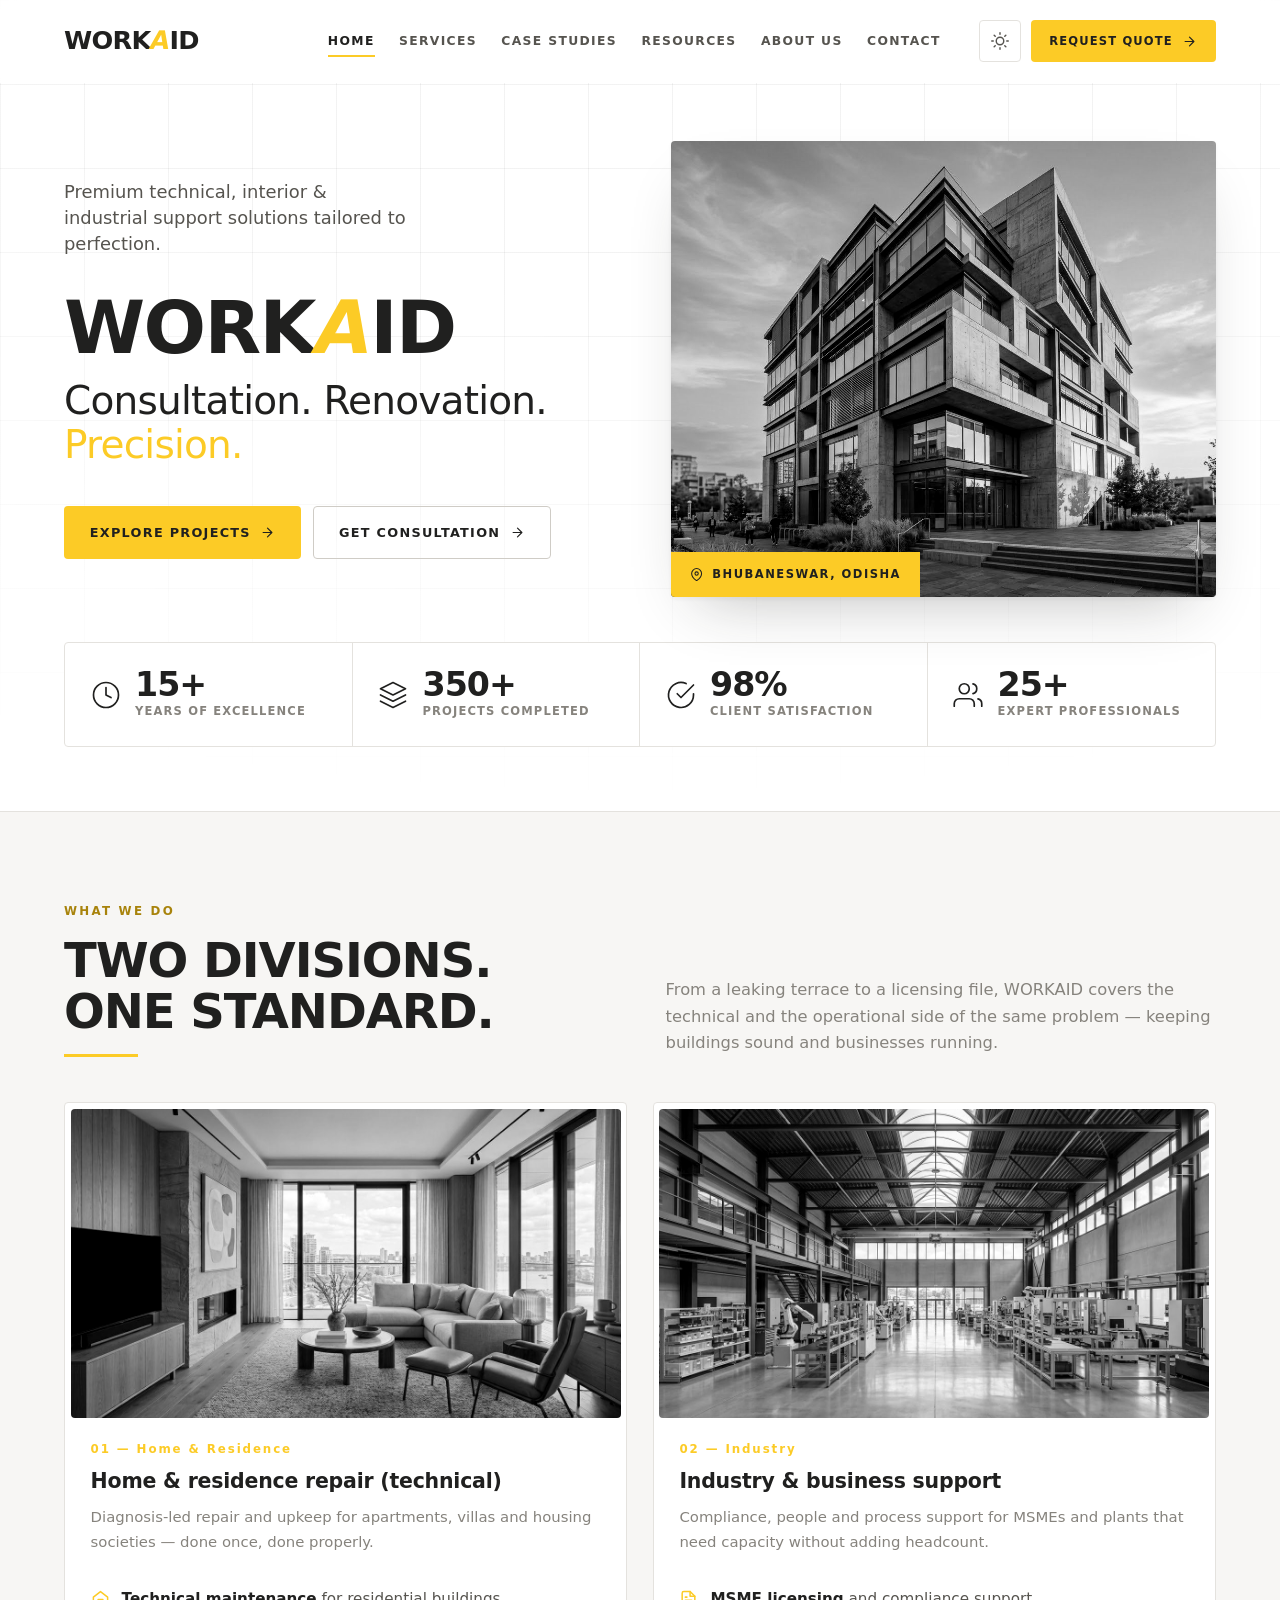
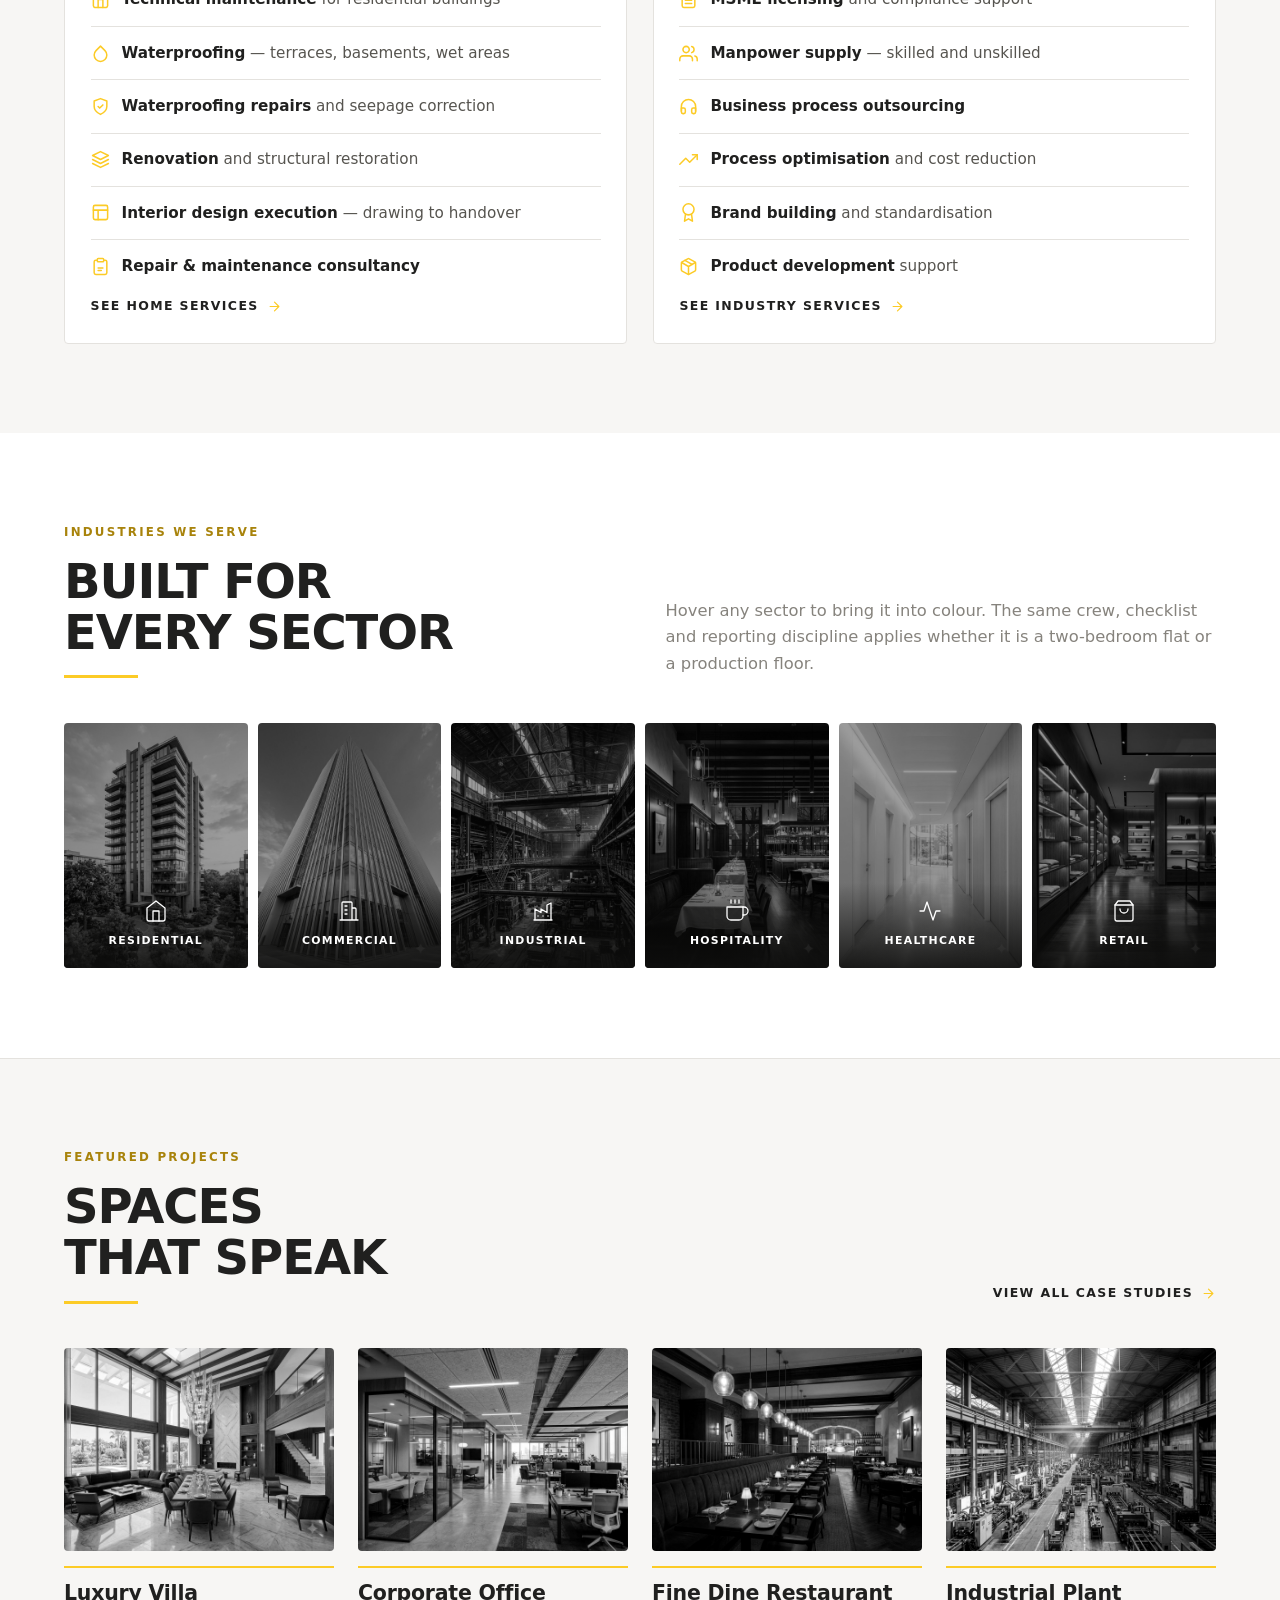
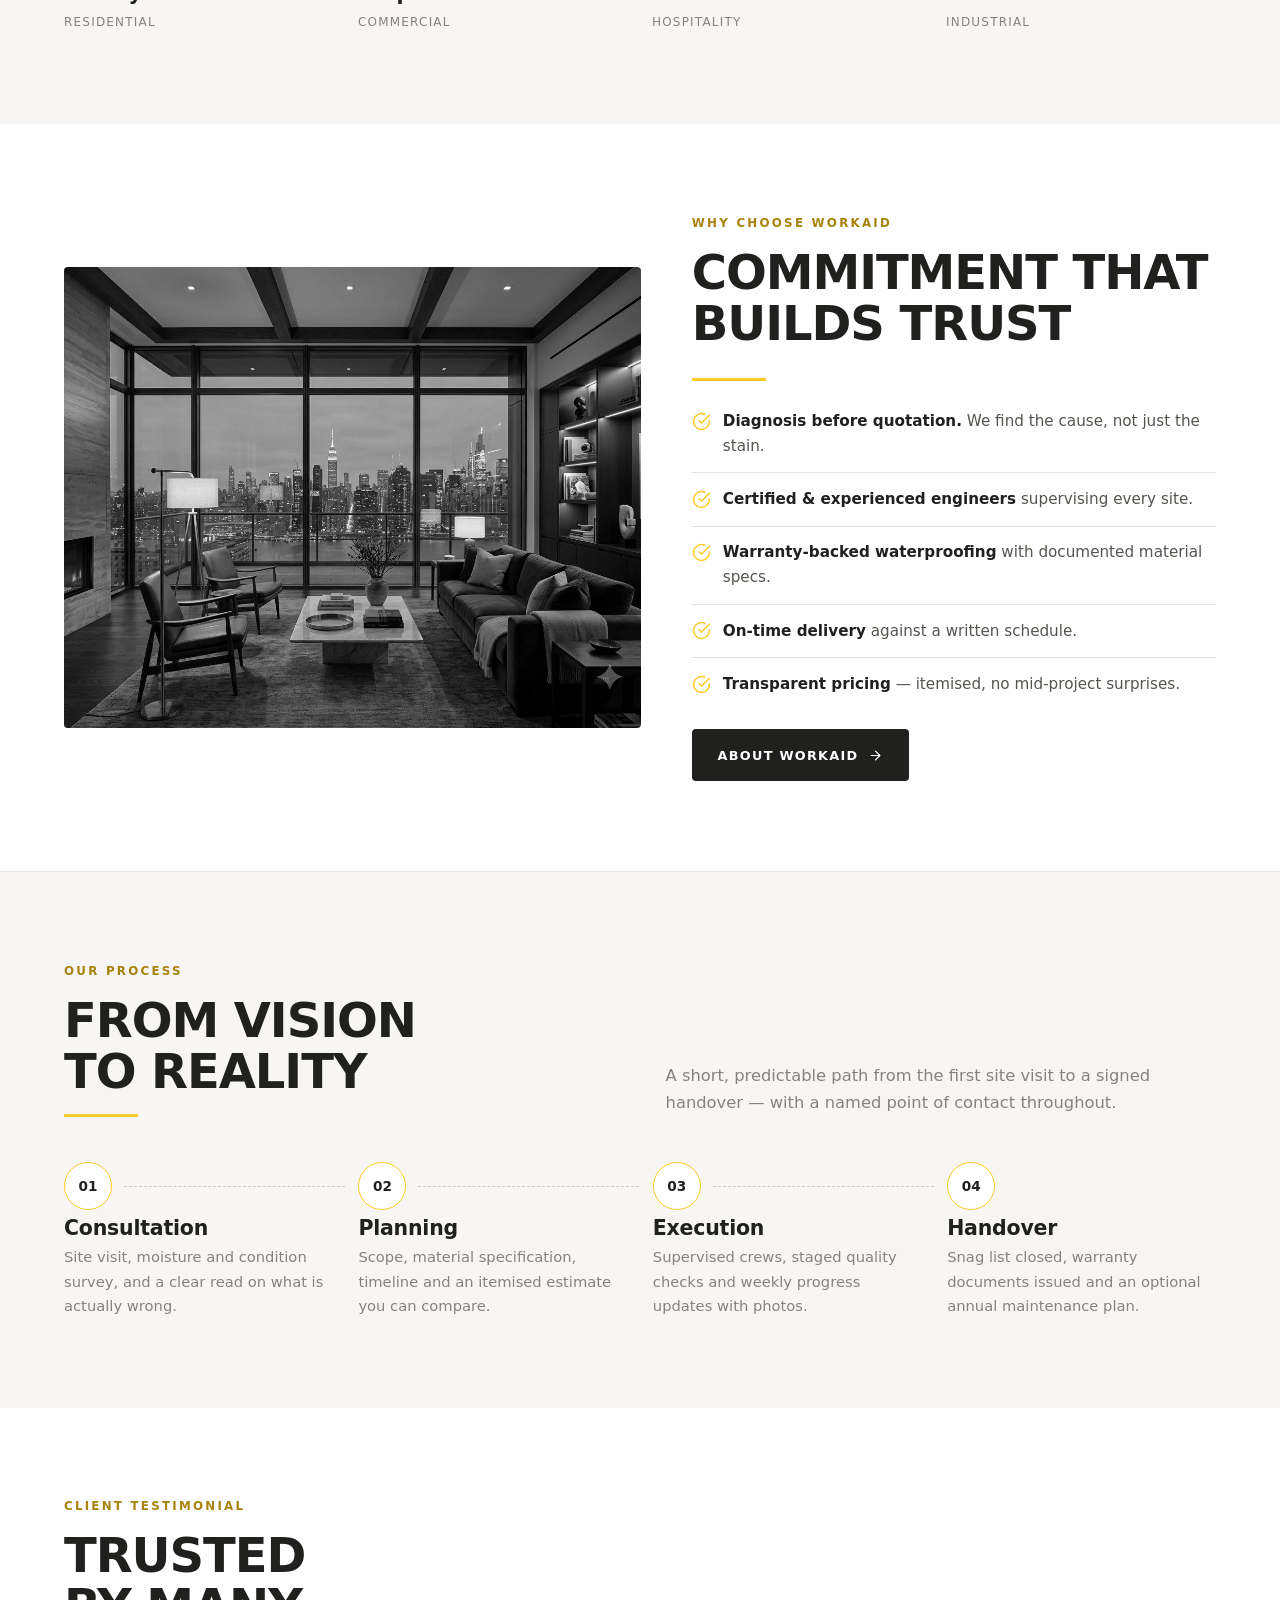
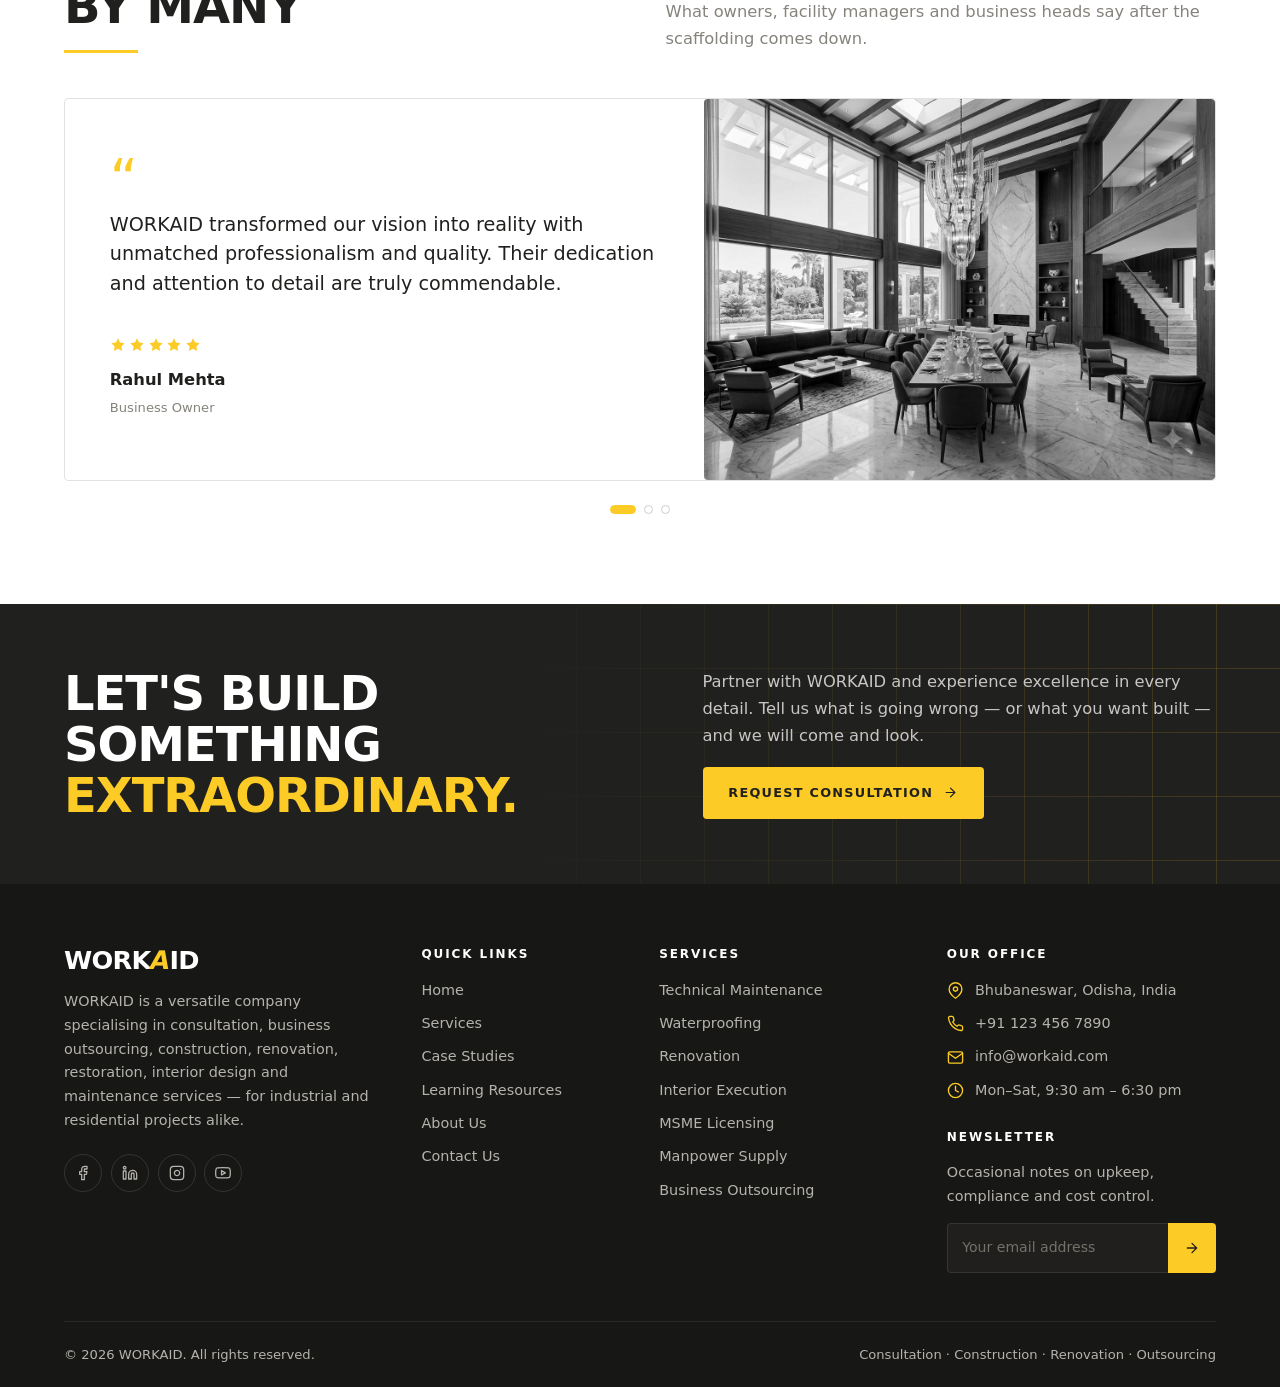
==== index.html @ 24ed02dc "Add WORKAID static marketing site Six-page brochure site with no build step, no framework and no ext" ====
<!DOCTYPE html>
<html lang="en" data-theme="light">
<head>
<meta charset="utf-8">
<meta name="viewport" content="width=device-width, initial-scale=1">
<title>WORKAID — Technical Maintenance, Waterproofing & Industrial Support</title>
<meta name="description" content="WORKAID delivers technical maintenance, waterproofing, renovation and interior execution for homes, plus licensing, manpower, outsourcing and process support for industry. Bhubaneswar, Odisha.">
<meta name="theme-color" content="#ffffff">
<link rel="icon" href="data:image/svg+xml,%3Csvg xmlns='http://www.w3.org/2000/svg' viewBox='0 0 32 32'%3E%3Crect width='32' height='32' fill='%2320201F'/%3E%3Cpath d='M14 6h5l-6 20h-5z' fill='%23FCCB26'/%3E%3C/svg%3E">
<link rel="stylesheet" href="assets/css/style.css">
<script>
/* Apply the saved theme before first paint so there is no flash. */
(function(){try{var t=localStorage.getItem('workaid-theme');if(t==='dark'||t==='light'){document.documentElement.setAttribute('data-theme',t);}}catch(e){}})();
</script>
</head>
<body>
<script src="assets/js/icons.js"></script>

<a class="skip-link" href="#main">Skip to content</a>

<header class="site-header">
  <div class="wrap">
    <a class="logo" href="index.html">WORK<i>A</i>ID</a>

    <nav class="nav" id="site-nav" aria-label="Primary">
      <a href="index.html" aria-current="page">Home</a>
      <a href="services.html">Services</a>
      <a href="case-studies.html">Case Studies</a>
      <a href="resources.html">Resources</a>
      <a href="about.html">About Us</a>
      <a href="contact.html">Contact</a>
      <a class="btn btn--sm" href="contact.html#quote">Request Quote <svg class="ico"><use href="#i-arrow-right"></use></svg></a>
    </nav>

    <div class="header-tools">
      <button class="icon-btn theme-toggle" type="button" aria-label="Switch to dark theme" aria-pressed="false">
        <svg class="ico sun"><use href="#i-sun"></use></svg>
        <svg class="ico moon"><use href="#i-moon"></use></svg>
      </button>
      <a class="btn btn--sm header-quote" href="contact.html#quote">Request Quote <svg class="ico"><use href="#i-arrow-right"></use></svg></a>
      <button class="icon-btn nav-toggle" type="button" aria-expanded="false" aria-controls="site-nav" aria-label="Menu">
        <span></span><span></span><span></span>
      </button>
    </div>
  </div>
</header>

<main id="main">

  <!-- ============ HERO ============ -->
  <section class="hero">
    <div class="wrap">
      <div class="hero-grid">
        <div class="reveal">
          <p class="hero-kicker">Premium technical, interior &amp; industrial support solutions tailored to perfection.</p>
          <h1>
            WORK<i style="font-style:normal;color:var(--accent);display:inline-block;transform:skewX(-11deg)">A</i>ID
            <span class="thin">Consultation. Renovation. <em>Precision.</em></span>
          </h1>
          <div class="hero-actions">
            <a class="btn" href="case-studies.html">Explore Projects <svg class="ico"><use href="#i-arrow-right"></use></svg></a>
            <a class="btn btn--ghost" href="contact.html#quote">Get Consultation <svg class="ico"><use href="#i-arrow-right"></use></svg></a>
          </div>
        </div>

        <div class="hero-media media reveal">
          <img src="assets/img/hero.jpg" alt="A WORKAID technician at work on site" width="1600" height="1000" fetchpriority="high">
          <span class="badge"><svg class="ico"><use href="#i-map-pin"></use></svg> Bhubaneswar, Odisha</span>
        </div>
      </div>

      <!-- Stat strip -->
      <div class="stats reveal">
        <div class="stat">
          <svg class="ico"><use href="#i-clock"></use></svg>
          <div><b><span data-count="15" data-suffix="+">15+</span></b><span>Years of Excellence</span></div>
        </div>
        <div class="stat">
          <svg class="ico"><use href="#i-layers"></use></svg>
          <div><b><span data-count="350" data-suffix="+">350+</span></b><span>Projects Completed</span></div>
        </div>
        <div class="stat">
          <svg class="ico"><use href="#i-check-circle"></use></svg>
          <div><b><span data-count="98" data-suffix="%">98%</span></b><span>Client Satisfaction</span></div>
        </div>
        <div class="stat">
          <svg class="ico"><use href="#i-users"></use></svg>
          <div><b><span data-count="25" data-suffix="+">25+</span></b><span>Expert Professionals</span></div>
        </div>
      </div>
    </div>
  </section>

  <!-- ============ TWO DIVISIONS ============ -->
  <section class="section section--alt section--line" id="what-we-do">
    <div class="wrap">
      <div class="sec-head reveal">
        <div>
          <span class="eyebrow">What we do</span>
          <h2>Two divisions.<br>One standard.</h2>
          <div class="rule"></div>
        </div>
        <p>From a leaking terrace to a licensing file, WORKAID covers the technical and the
           operational side of the same problem — keeping buildings sound and businesses running.</p>
      </div>

      <div class="grid g-2">

        <article class="card reveal">
          <div class="media media--ratio-16x9" style="margin:-1.25rem -1.25rem 1.4rem">
            <img src="assets/img/service-home.jpg" alt="Residential maintenance and interior work" width="1000" height="700" loading="lazy">
          </div>
          <span class="card-num">01 — Home &amp; Residence</span>
          <h3>Home &amp; residence repair (technical)</h3>
          <p>Diagnosis-led repair and upkeep for apartments, villas and housing societies — done once, done properly.</p>
          <ul class="checks" style="margin:1.1rem 0 0">
            <li><svg class="ico"><use href="#i-home"></use></svg><span><b>Technical maintenance</b> for residential buildings</span></li>
            <li><svg class="ico"><use href="#i-droplet"></use></svg><span><b>Waterproofing</b> — terraces, basements, wet areas</span></li>
            <li><svg class="ico"><use href="#i-shield"></use></svg><span><b>Waterproofing repairs</b> and seepage correction</span></li>
            <li><svg class="ico"><use href="#i-layers"></use></svg><span><b>Renovation</b> and structural restoration</span></li>
            <li><svg class="ico"><use href="#i-layout"></use></svg><span><b>Interior design execution</b> — drawing to handover</span></li>
            <li><svg class="ico"><use href="#i-clipboard"></use></svg><span><b>Repair &amp; maintenance consultancy</b></span></li>
          </ul>
          <a class="link-arrow" href="services.html#home">See home services <svg class="ico"><use href="#i-arrow-right"></use></svg></a>
        </article>

        <article class="card reveal">
          <div class="media media--ratio-16x9" style="margin:-1.25rem -1.25rem 1.4rem">
            <img src="assets/img/service-industry.jpg" alt="Industrial and business support services" width="1000" height="700" loading="lazy">
          </div>
          <span class="card-num">02 — Industry</span>
          <h3>Industry &amp; business support</h3>
          <p>Compliance, people and process support for MSMEs and plants that need capacity without adding headcount.</p>
          <ul class="checks" style="margin:1.1rem 0 0">
            <li><svg class="ico"><use href="#i-file-text"></use></svg><span><b>MSME licensing</b> and compliance support</span></li>
            <li><svg class="ico"><use href="#i-users"></use></svg><span><b>Manpower supply</b> — skilled and unskilled</span></li>
            <li><svg class="ico"><use href="#i-headphones"></use></svg><span><b>Business process outsourcing</b></span></li>
            <li><svg class="ico"><use href="#i-trending-up"></use></svg><span><b>Process optimisation</b> and cost reduction</span></li>
            <li><svg class="ico"><use href="#i-award"></use></svg><span><b>Brand building</b> and standardisation</span></li>
            <li><svg class="ico"><use href="#i-package"></use></svg><span><b>Product development</b> support</span></li>
          </ul>
          <a class="link-arrow" href="services.html#industry">See industry services <svg class="ico"><use href="#i-arrow-right"></use></svg></a>
        </article>

      </div>
    </div>
  </section>

  <!-- ============ SECTORS ============ -->
  <section class="section">
    <div class="wrap">
      <div class="sec-head reveal">
        <div>
          <span class="eyebrow">Industries we serve</span>
          <h2>Built for<br>every sector</h2>
          <div class="rule"></div>
        </div>
        <p>Hover any sector to bring it into colour. The same crew, checklist and reporting
           discipline applies whether it is a two-bedroom flat or a production floor.</p>
      </div>

      <div class="industries reveal">
        <a class="industry" href="case-studies.html#residential">
          <img src="assets/img/industry-residential.jpg" alt="Residential projects" width="700" height="900" loading="lazy">
          <span class="industry-label"><svg class="ico"><use href="#i-home"></use></svg><span>Residential</span></span>
        </a>
        <a class="industry" href="case-studies.html#commercial">
          <img src="assets/img/industry-commercial.jpg" alt="Commercial projects" width="700" height="900" loading="lazy">
          <span class="industry-label"><svg class="ico"><use href="#i-building"></use></svg><span>Commercial</span></span>
        </a>
        <a class="industry" href="case-studies.html#industrial">
          <img src="assets/img/industry-industrial.jpg" alt="Industrial projects" width="700" height="900" loading="lazy">
          <span class="industry-label"><svg class="ico"><use href="#i-factory"></use></svg><span>Industrial</span></span>
        </a>
        <a class="industry" href="case-studies.html#hospitality">
          <img src="assets/img/industry-hospitality.jpg" alt="Hospitality projects" width="700" height="900" loading="lazy">
          <span class="industry-label"><svg class="ico"><use href="#i-coffee"></use></svg><span>Hospitality</span></span>
        </a>
        <a class="industry" href="case-studies.html#healthcare">
          <img src="assets/img/industry-healthcare.jpg" alt="Healthcare projects" width="700" height="900" loading="lazy">
          <span class="industry-label"><svg class="ico"><use href="#i-activity"></use></svg><span>Healthcare</span></span>
        </a>
        <a class="industry" href="case-studies.html#retail">
          <img src="assets/img/industry-retail.jpg" alt="Retail projects" width="700" height="900" loading="lazy">
          <span class="industry-label"><svg class="ico"><use href="#i-shopping-bag"></use></svg><span>Retail</span></span>
        </a>
      </div>
    </div>
  </section>

  <!-- ============ FEATURED WORK ============ -->
  <section class="section section--alt section--line">
    <div class="wrap">
      <div class="sec-head reveal">
        <div>
          <span class="eyebrow">Featured projects</span>
          <h2>Spaces<br>that speak</h2>
          <div class="rule"></div>
        </div>
        <p style="display:flex;align-items:end;justify-content:flex-end">
          <a class="link-arrow" href="case-studies.html">View all case studies <svg class="ico"><use href="#i-arrow-right"></use></svg></a>
        </p>
      </div>

      <div class="tiles g-4">
        <a class="tile reveal" href="case-studies.html#residential">
          <div class="media"><img src="assets/img/project-1.jpg" alt="Luxury villa interior execution" width="900" height="700" loading="lazy"></div>
          <div class="tile-meta"><div><h3>Luxury Villa</h3><span>Residential</span></div></div>
        </a>
        <a class="tile reveal" href="case-studies.html#commercial">
          <div class="media"><img src="assets/img/project-2.jpg" alt="Corporate office fit-out" width="900" height="700" loading="lazy"></div>
          <div class="tile-meta"><div><h3>Corporate Office</h3><span>Commercial</span></div></div>
        </a>
        <a class="tile reveal" href="case-studies.html#hospitality">
          <div class="media"><img src="assets/img/project-3.jpg" alt="Fine dine restaurant renovation" width="900" height="700" loading="lazy"></div>
          <div class="tile-meta"><div><h3>Fine Dine Restaurant</h3><span>Hospitality</span></div></div>
        </a>
        <a class="tile reveal" href="case-studies.html#industrial">
          <div class="media"><img src="assets/img/project-4.jpg" alt="Industrial plant support" width="900" height="700" loading="lazy"></div>
          <div class="tile-meta"><div><h3>Industrial Plant</h3><span>Industrial</span></div></div>
        </a>
      </div>
    </div>
  </section>

  <!-- ============ WHY US ============ -->
  <section class="section">
    <div class="wrap">
      <div class="split split--wide-media">
        <div class="media reveal">
          <img src="assets/img/why-choose.jpg" alt="Completed WORKAID project handover" width="1000" height="800" loading="lazy">
        </div>
        <div class="reveal">
          <span class="eyebrow">Why choose WORKAID</span>
          <h2>Commitment that<br>builds trust</h2>
          <div class="rule" style="margin-bottom:1.75rem"></div>
          <ul class="checks">
            <li><svg class="ico"><use href="#i-check-circle"></use></svg><span><b>Diagnosis before quotation.</b> We find the cause, not just the stain.</span></li>
            <li><svg class="ico"><use href="#i-check-circle"></use></svg><span><b>Certified &amp; experienced engineers</b> supervising every site.</span></li>
            <li><svg class="ico"><use href="#i-check-circle"></use></svg><span><b>Warranty-backed waterproofing</b> with documented material specs.</span></li>
            <li><svg class="ico"><use href="#i-check-circle"></use></svg><span><b>On-time delivery</b> against a written schedule.</span></li>
            <li><svg class="ico"><use href="#i-check-circle"></use></svg><span><b>Transparent pricing</b> — itemised, no mid-project surprises.</span></li>
          </ul>
          <a class="btn btn--ink" href="about.html" style="margin-top:2rem">About WORKAID <svg class="ico"><use href="#i-arrow-right"></use></svg></a>
        </div>
      </div>
    </div>
  </section>

  <!-- ============ PROCESS ============ -->
  <section class="section section--alt section--line">
    <div class="wrap">
      <div class="sec-head reveal">
        <div>
          <span class="eyebrow">Our process</span>
          <h2>From vision<br>to reality</h2>
          <div class="rule"></div>
        </div>
        <p>A short, predictable path from the first site visit to a signed handover — with a
           named point of contact throughout.</p>
      </div>

      <div class="process">
        <div class="step reveal" data-step="01">
          <h3>Consultation</h3>
          <p>Site visit, moisture and condition survey, and a clear read on what is actually wrong.</p>
        </div>
        <div class="step reveal" data-step="02">
          <h3>Planning</h3>
          <p>Scope, material specification, timeline and an itemised estimate you can compare.</p>
        </div>
        <div class="step reveal" data-step="03">
          <h3>Execution</h3>
          <p>Supervised crews, staged quality checks and weekly progress updates with photos.</p>
        </div>
        <div class="step reveal" data-step="04">
          <h3>Handover</h3>
          <p>Snag list closed, warranty documents issued and an optional annual maintenance plan.</p>
        </div>
      </div>
    </div>
  </section>

  <!-- ============ TESTIMONIALS ============ -->
  <section class="section">
    <div class="wrap">
      <div class="sec-head reveal">
        <div>
          <span class="eyebrow">Client testimonial</span>
          <h2>Trusted<br>by many</h2>
          <div class="rule"></div>
        </div>
        <p>What owners, facility managers and business heads say after the scaffolding comes down.</p>
      </div>

      <div class="reveal" data-slider>
        <div class="slides">

          <div class="quote-wrap">
            <div class="quote-body">
              <div class="quote-mark">&ldquo;</div>
              <p class="quote-text">WORKAID transformed our vision into reality with unmatched professionalism
                 and quality. Their dedication and attention to detail are truly commendable.</p>
              <div class="stars">
                <svg class="ico ico--fill"><use href="#i-star"></use></svg><svg class="ico ico--fill"><use href="#i-star"></use></svg><svg class="ico ico--fill"><use href="#i-star"></use></svg><svg class="ico ico--fill"><use href="#i-star"></use></svg><svg class="ico ico--fill"><use href="#i-star"></use></svg>
              </div>
              <div class="quote-who"><b>Rahul Mehta</b><span>Business Owner</span></div>
            </div>
            <div class="quote-media media"><img src="assets/img/testimonial.jpg" alt="" width="900" height="700" loading="lazy"></div>
          </div>

          <div class="quote-wrap">
            <div class="quote-body">
              <div class="quote-mark">&ldquo;</div>
              <p class="quote-text">Three contractors patched the same terrace for two monsoons. WORKAID traced it
                 to the parapet joint, fixed it once, and it has stayed dry since.</p>
              <div class="stars">
                <svg class="ico ico--fill"><use href="#i-star"></use></svg><svg class="ico ico--fill"><use href="#i-star"></use></svg><svg class="ico ico--fill"><use href="#i-star"></use></svg><svg class="ico ico--fill"><use href="#i-star"></use></svg><svg class="ico ico--fill"><use href="#i-star"></use></svg>
              </div>
              <div class="quote-who"><b>S. Pattnaik</b><span>Secretary, Housing Society</span></div>
            </div>
            <div class="quote-media media"><img src="assets/img/project-5.jpg" alt="" width="900" height="700" loading="lazy"></div>
          </div>

          <div class="quote-wrap">
            <div class="quote-body">
              <div class="quote-mark">&ldquo;</div>
              <p class="quote-text">They handled our MSME registration, the licence renewals and then took over
                 back-office billing. One team, far fewer follow-ups at our end.</p>
              <div class="stars">
                <svg class="ico ico--fill"><use href="#i-star"></use></svg><svg class="ico ico--fill"><use href="#i-star"></use></svg><svg class="ico ico--fill"><use href="#i-star"></use></svg><svg class="ico ico--fill"><use href="#i-star"></use></svg><svg class="ico ico--fill"><use href="#i-star"></use></svg>
              </div>
              <div class="quote-who"><b>A. Sahoo</b><span>Director, Fabrication Unit</span></div>
            </div>
            <div class="quote-media media"><img src="assets/img/project-6.jpg" alt="" width="900" height="700" loading="lazy"></div>
          </div>

        </div>
        <div class="dots" role="tablist" aria-label="Testimonials"></div>
      </div>
    </div>
  </section>

  <!-- ============ CTA ============ -->
  <section class="cta-band">
    <div class="wrap">
      <div>
        <h2>Let's build something <em>extraordinary.</em></h2>
      </div>
      <div>
        <p>Partner with WORKAID and experience excellence in every detail. Tell us what is going
           wrong — or what you want built — and we will come and look.</p>
        <a class="btn" href="contact.html#quote">Request Consultation <svg class="ico"><use href="#i-arrow-right"></use></svg></a>
      </div>
    </div>
  </section>

</main>

<footer class="site-footer">
  <div class="wrap">
    <div class="footer-grid">
      <div>
        <a class="logo" href="index.html">WORK<i>A</i>ID</a>
        <p>WORKAID is a versatile company specialising in consultation, business outsourcing,
           construction, renovation, restoration, interior design and maintenance services —
           for industrial and residential projects alike.</p>
        <div class="socials">
          <a href="#" aria-label="Facebook"><svg class="ico"><use href="#i-facebook"></use></svg></a>
          <a href="#" aria-label="LinkedIn"><svg class="ico"><use href="#i-linkedin"></use></svg></a>
          <a href="#" aria-label="Instagram"><svg class="ico"><use href="#i-instagram"></use></svg></a>
          <a href="#" aria-label="YouTube"><svg class="ico"><use href="#i-youtube"></use></svg></a>
        </div>
      </div>

      <div>
        <h4>Quick Links</h4>
        <ul>
          <li><a href="index.html">Home</a></li>
          <li><a href="services.html">Services</a></li>
          <li><a href="case-studies.html">Case Studies</a></li>
          <li><a href="resources.html">Learning Resources</a></li>
          <li><a href="about.html">About Us</a></li>
          <li><a href="contact.html">Contact Us</a></li>
        </ul>
      </div>

      <div>
        <h4>Services</h4>
        <ul>
          <li><a href="services.html#maintenance">Technical Maintenance</a></li>
          <li><a href="services.html#waterproofing">Waterproofing</a></li>
          <li><a href="services.html#renovation">Renovation</a></li>
          <li><a href="services.html#interior">Interior Execution</a></li>
          <li><a href="services.html#licensing">MSME Licensing</a></li>
          <li><a href="services.html#manpower">Manpower Supply</a></li>
          <li><a href="services.html#bpo">Business Outsourcing</a></li>
        </ul>
      </div>

      <div>
        <h4>Our Office</h4>
        <ul class="contact-list">
          <li><svg class="ico"><use href="#i-map-pin"></use></svg><span>Bhubaneswar, Odisha, India</span></li>
          <li><svg class="ico"><use href="#i-phone"></use></svg><a href="tel:+911234567890">+91 123 456 7890</a></li>
          <li><svg class="ico"><use href="#i-mail"></use></svg><a href="mailto:info@workaid.com">info@workaid.com</a></li>
          <li><svg class="ico"><use href="#i-clock"></use></svg><span>Mon–Sat, 9:30 am – 6:30 pm</span></li>
        </ul>
        <h4 style="margin-top:1.75rem">Newsletter</h4>
        <p style="margin:0">Occasional notes on upkeep, compliance and cost control.</p>
        <form class="newsletter" data-validate data-subject="Newsletter signup">
          <label class="field" style="flex:1;display:block">
            <span class="visually-hidden" style="position:absolute;width:1px;height:1px;overflow:hidden;clip:rect(0 0 0 0)">Your email address</span>
            <input type="email" name="Email" placeholder="Your email address" required>
          </label>
          <button type="submit" aria-label="Subscribe"><svg class="ico"><use href="#i-arrow-right"></use></svg></button>
        </form>
      </div>
    </div>

    <div class="footer-base">
      <span>&copy; <span data-year>2026</span> WORKAID. All rights reserved.</span>
      <span>Consultation · Construction · Renovation · Outsourcing</span>
    </div>
  </div>
</footer>

<script src="assets/js/main.js" defer></script>
</body>
</html>
---- assets/css/style.css ----
/* =====================================================================
   WORKAID — shared stylesheet
   Brand: #20201F ink · #FCCB26 / #FCEA50 accent · #C8C6C5 grey
   Light theme is the default; [data-theme="dark"] flips the tokens.
   ===================================================================== */

/* ---------- 1. Tokens ------------------------------------------------ */
:root {
  --accent: #fccb26;
  --accent-soft: #fcea50;
  --accent-ink: #20201f; /* text that sits on the accent */

  --bg: #ffffff;
  --bg-alt: #f7f6f4;
  --surface: #ffffff;
  --ink: #20201f;
  --ink-soft: #56544f;
  --muted: #86837d;
  --line: #e4e2de;
  --line-strong: #cfccc6;
  --grid: rgba(32, 32, 31, 0.055);
  --shadow: 0 1px 2px rgba(32, 32, 31, .04), 0 12px 32px -18px rgba(32, 32, 31, .22);
  --shadow-lg: 0 2px 4px rgba(32, 32, 31, .05), 0 28px 60px -28px rgba(32, 32, 31, .3);

  --header-h: 82px;
  --maxw: 1240px;
  --gutter: clamp(1.15rem, 4vw, 2.75rem);
  --radius: 4px;
  --ease: cubic-bezier(.22, .68, .32, 1);

  --font: "Segoe UI", system-ui, -apple-system, "Helvetica Neue", Arial, sans-serif;
}

[data-theme="dark"] {
  --bg: #121211;
  --bg-alt: #191918;
  --surface: #1c1c1a;
  --ink: #f5f3ef;
  --ink-soft: #c4c1ba;
  --muted: #8e8b84;
  --line: #2d2d2a;
  --line-strong: #3d3d39;
  --grid: rgba(245, 243, 239, 0.05);
  --shadow: 0 1px 2px rgba(0, 0, 0, .5), 0 12px 32px -18px rgba(0, 0, 0, .8);
  --shadow-lg: 0 2px 4px rgba(0, 0, 0, .5), 0 28px 60px -28px rgba(0, 0, 0, .9);
}

/* ---------- 2. Reset / base ------------------------------------------ */
*, *::before, *::after { box-sizing: border-box; }

html {
  scroll-behavior: smooth;
  scroll-padding-top: calc(var(--header-h) + 16px);
  -webkit-text-size-adjust: 100%;
}

body {
  margin: 0;
  font-family: var(--font);
  font-size: clamp(.95rem, .4vw + .85rem, 1.02rem);
  line-height: 1.65;
  color: var(--ink-soft);
  background: var(--bg);
  overflow-x: hidden;
  transition: background-color .35s var(--ease), color .35s var(--ease);
}

/* The blueprint grid behind everything — the drafting-paper motif. */
body::before {
  content: "";
  position: fixed;
  inset: 0;
  z-index: 0;
  pointer-events: none;
  background-image:
    linear-gradient(to right, var(--grid) 1px, transparent 1px),
    linear-gradient(to bottom, var(--grid) 1px, transparent 1px);
  background-size: 84px 84px;
  mask-image: radial-gradient(ellipse 120% 90% at 50% 0%, #000 35%, transparent 100%);
  -webkit-mask-image: radial-gradient(ellipse 120% 90% at 50% 0%, #000 35%, transparent 100%);
}

body > * { position: relative; z-index: 1; }

img { max-width: 100%; display: block; }
a { color: inherit; text-decoration: none; }
button { font: inherit; color: inherit; }

/* Sprite icons — see assets/js/icons.js */
.ico {
  width: 1.15em;
  height: 1.15em;
  flex: none;
  fill: none;
  stroke: currentColor;
  stroke-width: 1.9;
  stroke-linecap: round;
  stroke-linejoin: round;
}
.ico--fill { fill: currentColor; stroke: none; }

h1, h2, h3, h4 {
  color: var(--ink);
  font-weight: 700;
  line-height: 1.06;
  letter-spacing: -.022em;
  margin: 0 0 .6em;
}

h1 { font-size: clamp(2.5rem, 6.4vw, 4.6rem); text-transform: uppercase; }
h2 { font-size: clamp(1.85rem, 3.9vw, 3rem); text-transform: uppercase; }
h3 { font-size: clamp(1.02rem, 1.1vw + .7rem, 1.28rem); letter-spacing: -.01em; }
h4 { font-size: 1rem; letter-spacing: .02em; text-transform: uppercase; }
p  { margin: 0 0 1.05em; }
p:last-child { margin-bottom: 0; }

::selection { background: var(--accent); color: var(--accent-ink); }

:focus-visible {
  outline: 2px solid var(--accent);
  outline-offset: 3px;
  border-radius: 2px;
}

.skip-link {
  position: absolute;
  left: 1rem;
  top: -100px;
  z-index: 999;
  background: var(--accent);
  color: var(--accent-ink);
  padding: .7rem 1.2rem;
  font-weight: 700;
  transition: top .2s var(--ease);
}
.skip-link:focus { top: 1rem; }

/* ---------- 3. Layout primitives ------------------------------------- */
.wrap {
  width: 100%;
  max-width: var(--maxw);
  margin-inline: auto;
  padding-inline: var(--gutter);
}

.section { padding-block: clamp(3.5rem, 7vw, 6.5rem); }
.section--tight { padding-block: clamp(2.5rem, 5vw, 4.25rem); }
.section--alt { background: var(--bg-alt); }
.section--line { border-top: 1px solid var(--line); }

.grid { display: grid; gap: clamp(1rem, 2vw, 1.6rem); }
.g-2 { grid-template-columns: repeat(2, minmax(0, 1fr)); }
.g-3 { grid-template-columns: repeat(3, minmax(0, 1fr)); }
.g-4 { grid-template-columns: repeat(4, minmax(0, 1fr)); }

.lede { font-size: clamp(1rem, .5vw + .9rem, 1.12rem); color: var(--ink-soft); max-width: 60ch; }
.center { text-align: center; }
.center .lede { margin-inline: auto; }

/* Section headers -------------------------------------------------- */
.eyebrow {
  display: block;
  font-size: .74rem;
  font-weight: 700;
  letter-spacing: .19em;
  text-transform: uppercase;
  color: #a8830b;
  margin-bottom: .85rem;
}
[data-theme="dark"] .eyebrow { color: var(--accent); }

.sec-head {
  display: grid;
  grid-template-columns: minmax(0, 1fr) minmax(0, 1fr);
  gap: clamp(1rem, 4vw, 3.5rem);
  align-items: end;
  margin-bottom: clamp(1.8rem, 3.5vw, 3rem);
}
.sec-head p { margin: 0; color: var(--muted); }
.sec-head h2 { margin-bottom: 0; }

.rule {
  width: 74px;
  height: 3px;
  background: var(--accent);
  margin-top: 1.1rem;
}

/* ---------- 4. Buttons ----------------------------------------------- */
.btn {
  --btn-bg: var(--accent);
  --btn-ink: var(--accent-ink);
  display: inline-flex;
  align-items: center;
  gap: .6rem;
  padding: .92rem 1.55rem;
  background: var(--btn-bg);
  color: var(--btn-ink);
  border: 1px solid transparent;
  border-radius: var(--radius);
  font-size: .8rem;
  font-weight: 700;
  letter-spacing: .1em;
  text-transform: uppercase;
  cursor: pointer;
  white-space: nowrap;
  transition: transform .25s var(--ease), background-color .25s var(--ease),
              box-shadow .25s var(--ease), color .25s var(--ease);
}
.btn:hover { transform: translateY(-2px); box-shadow: 0 10px 24px -12px rgba(252, 203, 38, .9); }
.btn:active { transform: translateY(0); }
.btn svg { width: 15px; height: 15px; transition: transform .25s var(--ease); }
.btn:hover svg { transform: translateX(4px); }

.btn--ghost {
  --btn-bg: transparent;
  --btn-ink: var(--ink);
  border-color: var(--line-strong);
}
.btn--ghost:hover {
  border-color: var(--ink);
  box-shadow: none;
  background: var(--ink);
  color: var(--bg);
}

.btn--ink { --btn-bg: var(--ink); --btn-ink: var(--bg); }
.btn--ink:hover { box-shadow: 0 10px 24px -12px rgba(32, 32, 31, .8); }

.btn--sm { padding: .68rem 1.1rem; font-size: .72rem; }

.link-arrow {
  display: inline-flex;
  align-items: center;
  gap: .5rem;
  font-size: .78rem;
  font-weight: 700;
  letter-spacing: .11em;
  text-transform: uppercase;
  color: var(--ink);
}
.link-arrow svg { width: 15px; height: 15px; color: var(--accent); transition: transform .25s var(--ease); }
.link-arrow:hover svg { transform: translateX(5px); }

/* ---------- 5. Header / nav ------------------------------------------ */
.site-header {
  position: sticky;
  top: 0;
  z-index: 100;
  background: color-mix(in srgb, var(--bg) 88%, transparent);
  backdrop-filter: blur(14px);
  -webkit-backdrop-filter: blur(14px);
  border-bottom: 1px solid transparent;
  transition: border-color .3s var(--ease), box-shadow .3s var(--ease);
}
.site-header.is-stuck { border-bottom-color: var(--line); box-shadow: var(--shadow); }

.site-header .wrap {
  min-height: var(--header-h);
  display: flex;
  align-items: center;
  gap: clamp(1rem, 3vw, 2.5rem);
}

.logo {
  font-size: clamp(1.3rem, 2.2vw, 1.6rem);
  font-weight: 700;
  letter-spacing: -.03em;
  text-transform: uppercase;
  color: var(--ink);
  margin-right: auto;
  line-height: 1;
}
.logo i {
  font-style: normal;
  color: var(--accent);
  /* The slanted A of the wordmark. */
  display: inline-block;
  transform: skewX(-11deg);
}

.nav { display: flex; align-items: center; gap: clamp(.9rem, 1.9vw, 1.9rem); }
.nav a {
  position: relative;
  font-size: .77rem;
  font-weight: 700;
  letter-spacing: .11em;
  text-transform: uppercase;
  color: var(--ink-soft);
  padding: .35rem 0;
  transition: color .2s var(--ease);
}
.nav a::after {
  content: "";
  position: absolute;
  left: 0; bottom: 0;
  width: 100%;
  height: 2px;
  background: var(--accent);
  transform: scaleX(0);
  transform-origin: left;
  transition: transform .28s var(--ease);
}
.nav a:hover { color: var(--ink); }
.nav a:hover::after, .nav a[aria-current="page"]::after { transform: scaleX(1); }
.nav a[aria-current="page"] { color: var(--ink); }

/* The quote button lives in .header-tools on desktop and inside the drawer on
   mobile, so the copy that is not in use is hidden rather than duplicated. */
.nav > .btn { display: none; }

.header-tools { display: flex; align-items: center; gap: .6rem; }

.icon-btn {
  display: grid;
  place-items: center;
  width: 42px;
  height: 42px;
  border: 1px solid var(--line);
  border-radius: var(--radius);
  background: transparent;
  cursor: pointer;
  transition: border-color .25s var(--ease), background-color .25s var(--ease), transform .25s var(--ease);
}
.icon-btn:hover { border-color: var(--ink); transform: translateY(-1px); }
.icon-btn svg { width: 18px; height: 18px; }

/* Theme toggle swaps which glyph is visible. */
.theme-toggle .moon { display: none; }
[data-theme="dark"] .theme-toggle .sun { display: none; }
[data-theme="dark"] .theme-toggle .moon { display: block; }

.nav-toggle { display: none; }
.nav-toggle span {
  display: block;
  width: 19px;
  height: 2px;
  background: var(--ink);
  transition: transform .3s var(--ease), opacity .2s var(--ease);
}
.nav-toggle span + span { margin-top: 4px; }
.nav-toggle[aria-expanded="true"] span:nth-child(1) { transform: translateY(6px) rotate(45deg); }
.nav-toggle[aria-expanded="true"] span:nth-child(2) { opacity: 0; }
.nav-toggle[aria-expanded="true"] span:nth-child(3) { transform: translateY(-6px) rotate(-45deg); }

/* ---------- 6. Media: B&W by default, colour on hover ---------------- */
.media {
  position: relative;
  overflow: hidden;
  background: var(--bg-alt);
  border-radius: var(--radius);
}
.media img {
  width: 100%;
  height: 100%;
  object-fit: cover;
  filter: grayscale(100%) contrast(1.04);
  transform: scale(1.001);
  transition: filter .55s var(--ease), transform .8s var(--ease);
}

/* Only devices that can actually hover keep the photos desaturated —
   on touch screens there is no hover, so they show in full colour. */
@media (hover: hover) and (pointer: fine) {
  .media:hover img,
  .media:focus-within img,
  a:hover .media img,
  a:focus-visible .media img,
  .card:hover .media img {
    filter: grayscale(0%) contrast(1);
    transform: scale(1.045);
  }
}
@media (hover: none) {
  .media img { filter: grayscale(0%); }
}

.media--ratio-4x3 { aspect-ratio: 4 / 3; }
.media--ratio-3x4 { aspect-ratio: 3 / 4; }
.media--ratio-1x1 { aspect-ratio: 1 / 1; }
.media--ratio-16x9 { aspect-ratio: 16 / 9; }

/* ---------- 7. Hero --------------------------------------------------- */
.hero { padding-block: clamp(2.25rem, 4.5vw, 4.25rem) clamp(2.5rem, 5vw, 4.5rem); }

.hero-grid {
  display: grid;
  grid-template-columns: minmax(0, 1.02fr) minmax(0, 1fr);
  gap: clamp(1.75rem, 4vw, 4rem);
  align-items: center;
}

.hero-kicker {
  font-size: clamp(1rem, 1.4vw, 1.22rem);
  line-height: 1.45;
  color: var(--ink-soft);
  max-width: 30ch;
  margin-bottom: clamp(1.25rem, 2.5vw, 2rem);
}

.hero h1 { margin-bottom: .12em; }
.hero h1 .thin {
  display: block;
  font-size: .53em;
  font-weight: 400;
  text-transform: none;
  letter-spacing: -.02em;
  color: var(--ink);
  line-height: 1.14;
  margin-top: .3em;
}
.hero h1 .thin em { font-style: normal; color: var(--accent); }

.hero-actions {
  display: flex;
  flex-wrap: wrap;
  gap: .75rem;
  margin-top: clamp(1.5rem, 3vw, 2.4rem);
}

.hero-media {
  position: relative;
  aspect-ratio: 4 / 3.35;
  border-radius: var(--radius);
  overflow: hidden;
  box-shadow: var(--shadow-lg);
}
.hero-media .badge {
  position: absolute;
  left: 0; bottom: 0;
  display: flex;
  align-items: center;
  gap: .55rem;
  background: var(--accent);
  color: var(--accent-ink);
  padding: .8rem 1.2rem;
  font-size: .72rem;
  font-weight: 700;
  letter-spacing: .13em;
  text-transform: uppercase;
}

/* Stat strip ------------------------------------------------------- */
.stats {
  display: grid;
  grid-template-columns: repeat(4, minmax(0, 1fr));
  border: 1px solid var(--line);
  border-radius: var(--radius);
  background: var(--surface);
  overflow: hidden;
  margin-top: clamp(1.75rem, 3.5vw, 3rem);
}
.stat {
  display: flex;
  align-items: center;
  gap: .9rem;
  padding: clamp(1.1rem, 2vw, 1.6rem) clamp(1rem, 2vw, 1.7rem);
  border-right: 1px solid var(--line);
}
.stat:last-child { border-right: 0; }
.stat svg { width: 30px; height: 30px; flex: none; color: var(--ink); stroke-width: 1.35; }
.stat b {
  display: block;
  font-size: clamp(1.5rem, 2.6vw, 2.1rem);
  line-height: 1;
  color: var(--ink);
  letter-spacing: -.03em;
}
/* Direct child only — the counter lives in .stat b > span and must not
   inherit the small label styling. */
.stat > div > span {
  display: block;
  font-size: .72rem;
  font-weight: 700;
  letter-spacing: .1em;
  text-transform: uppercase;
  color: var(--muted);
}

/* ---------- 8. Cards -------------------------------------------------- */
.card {
  display: flex;
  flex-direction: column;
  padding: clamp(1.25rem, 2vw, 1.75rem);
  background: var(--surface);
  border: 1px solid var(--line);
  border-radius: var(--radius);
  transition: transform .3s var(--ease), border-color .3s var(--ease), box-shadow .3s var(--ease);
}
.card:hover { transform: translateY(-5px); border-color: var(--accent); box-shadow: var(--shadow); }
.card p { color: var(--muted); font-size: .93rem; }
.card .link-arrow { margin-top: auto; padding-top: 1.1rem; }

.card-icon {
  display: grid;
  place-items: center;
  width: 52px;
  height: 52px;
  margin-bottom: 1.15rem;
  border: 1px solid var(--line-strong);
  border-radius: 50%;
  color: var(--ink);
  transition: background-color .3s var(--ease), border-color .3s var(--ease), color .3s var(--ease);
}
.card-icon svg { width: 22px; height: 22px; stroke-width: 1.4; }
.card:hover .card-icon { background: var(--accent); border-color: var(--accent); color: var(--accent-ink); }

.card-num {
  font-size: .74rem;
  font-weight: 700;
  letter-spacing: .16em;
  color: var(--accent);
  margin-bottom: .7rem;
}

/* Checklist ---------------------------------------------------------- */
.checks { list-style: none; margin: 0; padding: 0; display: grid; gap: .85rem; }
.checks li {
  display: flex;
  align-items: flex-start;
  gap: .75rem;
  padding-bottom: .85rem;
  border-bottom: 1px solid var(--line);
  font-size: .95rem;
}
.checks li:last-child { border-bottom: 0; padding-bottom: 0; }
.checks svg { width: 19px; height: 19px; flex: none; margin-top: .18rem; color: var(--accent); }
.checks b { color: var(--ink); }

/* ---------- 9. Industries strip -------------------------------------- */
.industries {
  display: grid;
  grid-template-columns: repeat(6, minmax(0, 1fr));
  gap: 10px;
}
.industry {
  position: relative;
  display: block;
  aspect-ratio: 3 / 4;
  overflow: hidden;
  border-radius: var(--radius);
}
.industry img {
  width: 100%; height: 100%;
  object-fit: cover;
  filter: grayscale(100%) brightness(.62);
  transition: filter .55s var(--ease), transform .8s var(--ease);
}
.industry-label {
  position: absolute;
  inset: auto 0 0 0;
  display: grid;
  justify-items: center;
  gap: .55rem;
  padding: 1rem .5rem 1.15rem;
  color: #fff;
  text-align: center;
  background: linear-gradient(to top, rgba(15, 15, 14, .85), transparent);
}
.industry-label svg { width: 24px; height: 24px; stroke-width: 1.3; }
.industry-label span {
  font-size: .68rem;
  font-weight: 700;
  letter-spacing: .12em;
  text-transform: uppercase;
}
.industry::after {
  content: "";
  position: absolute;
  inset: 0;
  border: 2px solid transparent;
  border-radius: var(--radius);
  transition: border-color .3s var(--ease);
}
@media (hover: hover) and (pointer: fine) {
  .industry:hover img, .industry:focus-visible img { filter: grayscale(0%) brightness(.82); transform: scale(1.06); }
  .industry:hover::after, .industry:focus-visible::after { border-color: var(--accent); }
}
@media (hover: none) { .industry img { filter: grayscale(0%) brightness(.72); } }

/* ---------- 10. Project / article tiles ------------------------------- */
.tiles { display: grid; gap: clamp(1rem, 2vw, 1.5rem); }

.tile { display: block; }
.tile .media { aspect-ratio: 4 / 3; }
.tile-meta {
  display: flex;
  gap: .8rem;
  padding-top: .95rem;
  border-top: 2px solid var(--accent);
  margin-top: .95rem;
}
.tile-meta h3 { margin: 0 0 .18rem; }
.tile-meta span { font-size: .75rem; letter-spacing: .1em; text-transform: uppercase; color: var(--muted); }

.tag {
  display: inline-block;
  padding: .3rem .65rem;
  border: 1px solid var(--line-strong);
  border-radius: 100px;
  font-size: .68rem;
  font-weight: 700;
  letter-spacing: .1em;
  text-transform: uppercase;
  color: var(--muted);
}
.tag--solid { background: var(--accent); border-color: var(--accent); color: var(--accent-ink); }

/* Filter pills -------------------------------------------------------- */
.filters {
  display: flex;
  flex-wrap: wrap;
  gap: .5rem;
  margin-bottom: clamp(1.5rem, 3vw, 2.25rem);
}
.filter {
  padding: .58rem 1.1rem;
  border: 1px solid var(--line-strong);
  border-radius: 100px;
  background: transparent;
  font-size: .74rem;
  font-weight: 700;
  letter-spacing: .1em;
  text-transform: uppercase;
  color: var(--muted);
  cursor: pointer;
  transition: all .25s var(--ease);
}
.filter:hover { color: var(--ink); border-color: var(--ink); }
.filter[aria-pressed="true"] {
  background: var(--ink);
  border-color: var(--ink);
  color: var(--bg);
}

.is-hidden { display: none !important; }

/* ---------- 11. Process ---------------------------------------------- */
.process { display: grid; grid-template-columns: repeat(4, minmax(0, 1fr)); gap: clamp(1rem, 2vw, 1.75rem); }
.step { position: relative; padding-top: 3.5rem; }
.step::before {
  content: attr(data-step);
  position: absolute;
  top: 0; left: 0;
  display: grid;
  place-items: center;
  width: 48px; height: 48px;
  border: 1px solid var(--accent);
  border-radius: 50%;
  background: var(--bg);
  font-size: .85rem;
  font-weight: 700;
  color: var(--ink);
}
.step::after {
  content: "";
  position: absolute;
  top: 24px; left: 60px; right: -12px;
  height: 1px;
  border-top: 1px dashed var(--line-strong);
}
.step:last-child::after { display: none; }
.step h3 { margin-bottom: .35rem; }
.step p { color: var(--muted); font-size: .92rem; }

/* ---------- 12. Testimonials ----------------------------------------- */
.quote-wrap {
  display: grid;
  grid-template-columns: minmax(0, 1.25fr) minmax(0, 1fr);
  border: 1px solid var(--line);
  border-radius: var(--radius);
  background: var(--surface);
  overflow: hidden;
}
.quote-body { padding: clamp(1.5rem, 3.5vw, 3rem); display: flex; flex-direction: column; justify-content: center; }
.quote-mark { font-size: 3.4rem; line-height: .8; color: var(--accent); margin-bottom: .5rem; }
.quote-text { font-size: clamp(1rem, 1.1vw + .78rem, 1.2rem); color: var(--ink); line-height: 1.55; }
.stars { display: flex; gap: .18rem; margin: 1.1rem 0 .9rem; color: var(--accent); }
.stars svg { width: 16px; height: 16px; }
.quote-who b { display: block; color: var(--ink); }
.quote-who span { font-size: .82rem; color: var(--muted); }
.quote-media { min-height: 240px; }

.slides > * { display: none; }
.slides > .is-active { display: grid; animation: fade .45s var(--ease); }
@keyframes fade { from { opacity: 0; transform: translateY(8px); } to { opacity: 1; transform: none; } }

.dots { display: flex; justify-content: center; gap: .5rem; margin-top: 1.5rem; }
.dot {
  width: 9px; height: 9px;
  padding: 0;
  border: 1px solid var(--line-strong);
  border-radius: 50%;
  background: transparent;
  cursor: pointer;
  transition: all .25s var(--ease);
}
.dot[aria-selected="true"] { background: var(--accent); border-color: var(--accent); width: 26px; border-radius: 100px; }

/* ---------- 13. Accordion -------------------------------------------- */
.acc { border-top: 1px solid var(--line); }
.acc-item { border-bottom: 1px solid var(--line); }
.acc-btn {
  width: 100%;
  display: flex;
  align-items: center;
  gap: 1rem;
  padding: 1.15rem 0;
  background: none;
  border: 0;
  text-align: left;
  cursor: pointer;
  font-size: clamp(.98rem, .5vw + .85rem, 1.1rem);
  font-weight: 700;
  color: var(--ink);
}
.acc-btn::after {
  content: "";
  flex: none;
  margin-left: auto;
  width: 11px; height: 11px;
  border-right: 2px solid var(--accent);
  border-bottom: 2px solid var(--accent);
  transform: rotate(45deg) translate(-2px, -2px);
  transition: transform .3s var(--ease);
}
.acc-btn[aria-expanded="true"]::after { transform: rotate(-135deg) translate(-3px, -3px); }
.acc-panel { display: grid; grid-template-rows: 0fr; transition: grid-template-rows .32s var(--ease); }
.acc-panel > div { overflow: hidden; }
.acc-btn[aria-expanded="true"] + .acc-panel { grid-template-rows: 1fr; }
.acc-panel p { padding-bottom: 1.25rem; color: var(--muted); max-width: 78ch; }

/* ---------- 14. Split feature ---------------------------------------- */
.split {
  display: grid;
  grid-template-columns: minmax(0, 1fr) minmax(0, 1fr);
  gap: clamp(1.5rem, 4vw, 3.5rem);
  align-items: center;
}
.split--wide-media { grid-template-columns: minmax(0, 1.1fr) minmax(0, 1fr); }
.split .media { aspect-ratio: 5 / 4; }

/* ---------- 15. CTA band --------------------------------------------- */
.cta-band {
  position: relative;
  overflow: hidden;
  background: var(--ink);
  color: #f3f1ec;
}
.cta-band::after {
  content: "";
  position: absolute;
  inset: 0;
  background-image:
    linear-gradient(to right, rgba(252, 203, 38, .16) 1px, transparent 1px),
    linear-gradient(to bottom, rgba(252, 203, 38, .16) 1px, transparent 1px);
  background-size: 64px 64px;
  mask-image: linear-gradient(to left, #000, transparent 62%);
  -webkit-mask-image: linear-gradient(to left, #000, transparent 62%);
  pointer-events: none;
}
.cta-band .wrap {
  position: relative;
  z-index: 1;
  display: grid;
  grid-template-columns: minmax(0, 1.15fr) minmax(0, 1fr);
  gap: clamp(1.5rem, 4vw, 3rem);
  align-items: center;
  padding-block: clamp(2.5rem, 5vw, 4.25rem);
}
.cta-band h2 { color: #fff; margin: 0; }
.cta-band h2 em { font-style: normal; color: var(--accent); }
.cta-band p { color: #c8c6c5; }

/* ---------- 16. Forms ------------------------------------------------- */
.form { display: grid; gap: 1.1rem; }
.field { display: grid; gap: .45rem; }
.field label {
  font-size: .73rem;
  font-weight: 700;
  letter-spacing: .12em;
  text-transform: uppercase;
  color: var(--ink);
}
.field input, .field select, .field textarea {
  width: 100%;
  padding: .82rem .95rem;
  font: inherit;
  font-size: .95rem;
  color: var(--ink);
  background: var(--surface);
  border: 1px solid var(--line-strong);
  border-radius: var(--radius);
  transition: border-color .2s var(--ease), box-shadow .2s var(--ease);
}
.field textarea { min-height: 132px; resize: vertical; }
.field input:focus, .field select:focus, .field textarea:focus {
  outline: none;
  border-color: var(--accent);
  box-shadow: 0 0 0 3px rgba(252, 203, 38, .25);
}
.field .err { font-size: .78rem; color: #c0392b; min-height: 1em; }
[data-theme="dark"] .field .err { color: #ff8a7a; }
.field.is-invalid input, .field.is-invalid select, .field.is-invalid textarea { border-color: #c0392b; }

.form-note { font-size: .82rem; color: var(--muted); }
.form-status:empty { display: none; }
.form-status {
  padding: .9rem 1.1rem;
  border: 1px solid var(--accent);
  border-left-width: 4px;
  border-radius: var(--radius);
  background: rgba(252, 234, 80, .16);
  color: var(--ink);
  font-size: .92rem;
}

/* ---------- 17. Footer ------------------------------------------------ */
.site-footer {
  background: #171716;
  color: #b6b3ad;
  padding-block: clamp(2.5rem, 5vw, 4rem) 0;
  font-size: .9rem;
}
.footer-grid {
  display: grid;
  grid-template-columns: 1.6fr 1fr 1.25fr 1.35fr;
  gap: clamp(1.5rem, 3vw, 2.75rem);
}
.site-footer h4 { color: #fff; font-size: .75rem; letter-spacing: .16em; margin-bottom: 1.1rem; }
.site-footer .logo { color: #fff; margin-bottom: 1rem; display: inline-block; }
.site-footer ul { list-style: none; margin: 0; padding: 0; display: grid; gap: .6rem; }
.site-footer a { color: #b6b3ad; transition: color .2s var(--ease), padding-left .2s var(--ease); }
.site-footer a:hover { color: var(--accent); }
.site-footer li a:hover { padding-left: 5px; }

.contact-list li { display: flex; gap: .7rem; align-items: flex-start; }
.contact-list svg { width: 17px; height: 17px; flex: none; margin-top: .2rem; color: var(--accent); }

.socials { display: flex; gap: .55rem; margin-top: 1.35rem; }
.socials a {
  display: grid;
  place-items: center;
  width: 38px; height: 38px;
  border: 1px solid #35342f;
  border-radius: 50%;
  transition: all .25s var(--ease);
}
.socials a:hover { background: var(--accent); border-color: var(--accent); color: var(--accent-ink); transform: translateY(-2px); }
.socials svg { width: 16px; height: 16px; }

.newsletter { display: flex; margin-top: .9rem; }
.newsletter input {
  flex: 1;
  min-width: 0;
  padding: .78rem .9rem;
  font: inherit;
  font-size: .88rem;
  color: #fff;
  background: #201f1d;
  border: 1px solid #35342f;
  border-right: 0;
  border-radius: var(--radius) 0 0 var(--radius);
}
.newsletter input::placeholder { color: #74716b; }
.newsletter input:focus { outline: none; border-color: var(--accent); }
.newsletter button {
  display: grid;
  place-items: center;
  width: 48px;
  border: 0;
  background: var(--accent);
  color: var(--accent-ink);
  border-radius: 0 var(--radius) var(--radius) 0;
  cursor: pointer;
}
.newsletter button svg { width: 16px; height: 16px; }

.footer-base {
  margin-top: clamp(2rem, 4vw, 3rem);
  padding-block: 1.35rem;
  border-top: 1px solid #2a2926;
  display: flex;
  flex-wrap: wrap;
  gap: .5rem 1.5rem;
  justify-content: space-between;
  font-size: .82rem;
}

/* ---------- 18. Page banner ------------------------------------------ */
.page-head {
  padding-block: clamp(2.5rem, 5vw, 4.5rem) clamp(2rem, 4vw, 3.25rem);
  border-bottom: 1px solid var(--line);
}
.page-head h1 { font-size: clamp(2.1rem, 5vw, 3.7rem); margin-bottom: .3em; }
.crumbs { display: flex; gap: .5rem; font-size: .74rem; letter-spacing: .12em; text-transform: uppercase; color: var(--muted); margin-bottom: 1.1rem; }
.crumbs a:hover { color: var(--accent); }

/* ---------- 19. Reveal animation ------------------------------------- */
.reveal { opacity: 0; transform: translateY(22px); transition: opacity .65s var(--ease), transform .65s var(--ease); }
.reveal.is-in { opacity: 1; transform: none; }

@media (prefers-reduced-motion: reduce) {
  html { scroll-behavior: auto; }
  *, *::before, *::after {
    animation-duration: .001ms !important;
    transition-duration: .001ms !important;
  }
  .reveal { opacity: 1; transform: none; }
}

/* ---------- 20. Responsive ------------------------------------------- */
@media (max-width: 1080px) {
  .footer-grid { grid-template-columns: 1fr 1fr; }
  .industries { grid-template-columns: repeat(3, minmax(0, 1fr)); }
  .process { grid-template-columns: repeat(2, minmax(0, 1fr)); row-gap: 2.25rem; }
  .step:nth-child(2n)::after { display: none; }
}

@media (max-width: 900px) {
  :root { --header-h: 68px; }

  .nav-toggle { display: grid; place-items: center; }

  /* Nav collapses into a full-width drawer under the header. */
  .nav {
    position: fixed;
    inset: var(--header-h) 0 auto 0;
    flex-direction: column;
    align-items: stretch;
    gap: 0;
    padding: .5rem var(--gutter) 1.5rem;
    background: var(--bg);
    border-bottom: 1px solid var(--line);
    box-shadow: var(--shadow-lg);
    max-height: calc(100dvh - var(--header-h));
    overflow-y: auto;
    transform: translateY(-12px);
    opacity: 0;
    visibility: hidden;
    transition: opacity .25s var(--ease), transform .25s var(--ease), visibility .25s;
  }
  .nav.is-open { transform: none; opacity: 1; visibility: visible; }
  .nav a { padding: .95rem 0; border-bottom: 1px solid var(--line); font-size: .84rem; }
  .nav a::after { display: none; }
  .nav a[aria-current="page"] { color: var(--accent); }
  .nav > .btn { display: inline-flex; margin-top: 1.1rem; justify-content: center; }

  .header-quote { display: none; }

  .hero-grid, .split, .split--wide-media, .quote-wrap, .cta-band .wrap, .sec-head {
    grid-template-columns: minmax(0, 1fr);
  }
  .sec-head { align-items: start; gap: 1rem; }
  .split .media, .hero-media { order: -1; }
  .split--media-last .media { order: 0; }
  .quote-media { min-height: 220px; aspect-ratio: 16 / 9; }
  .stats { grid-template-columns: repeat(2, minmax(0, 1fr)); }
  .stat:nth-child(2n) { border-right: 0; }
  .stat:nth-child(-n+2) { border-bottom: 1px solid var(--line); }
  .g-4 { grid-template-columns: repeat(2, minmax(0, 1fr)); }
  .g-3 { grid-template-columns: repeat(2, minmax(0, 1fr)); }
}

@media (max-width: 620px) {
  .g-2, .g-3, .g-4 { grid-template-columns: minmax(0, 1fr); }
  .industries { grid-template-columns: repeat(2, minmax(0, 1fr)); }
  .process { grid-template-columns: minmax(0, 1fr); }
  .step::after { display: none; }
  .footer-grid { grid-template-columns: minmax(0, 1fr); }
  .hero-actions .btn { flex: 1 1 100%; justify-content: center; }
  .stats { grid-template-columns: minmax(0, 1fr); }
  .stat { border-right: 0; border-bottom: 1px solid var(--line); }
  .stat:last-child { border-bottom: 0; }
  .footer-base { justify-content: flex-start; }
}

@media print {
  .site-header, .site-footer, .cta-band, .hero-actions { display: none; }
  body::before { display: none; }
  .media img { filter: none; }
}
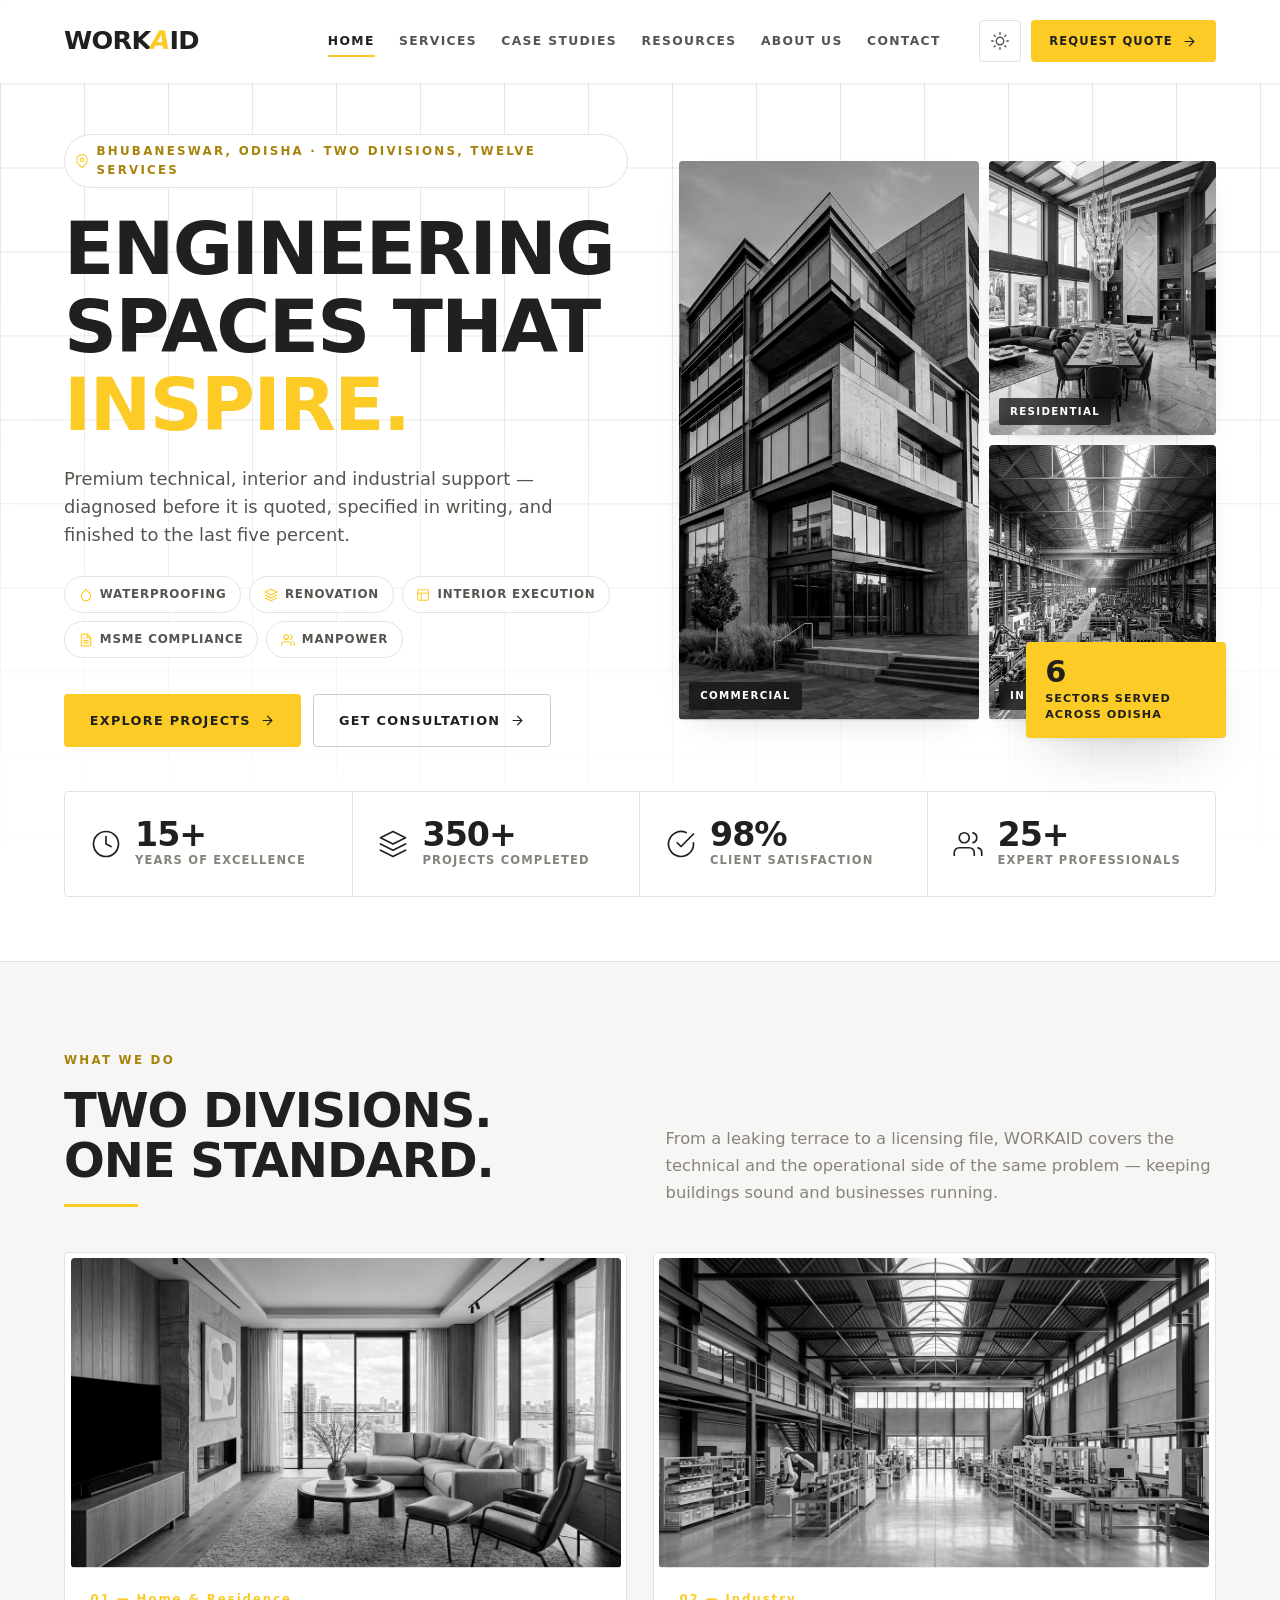
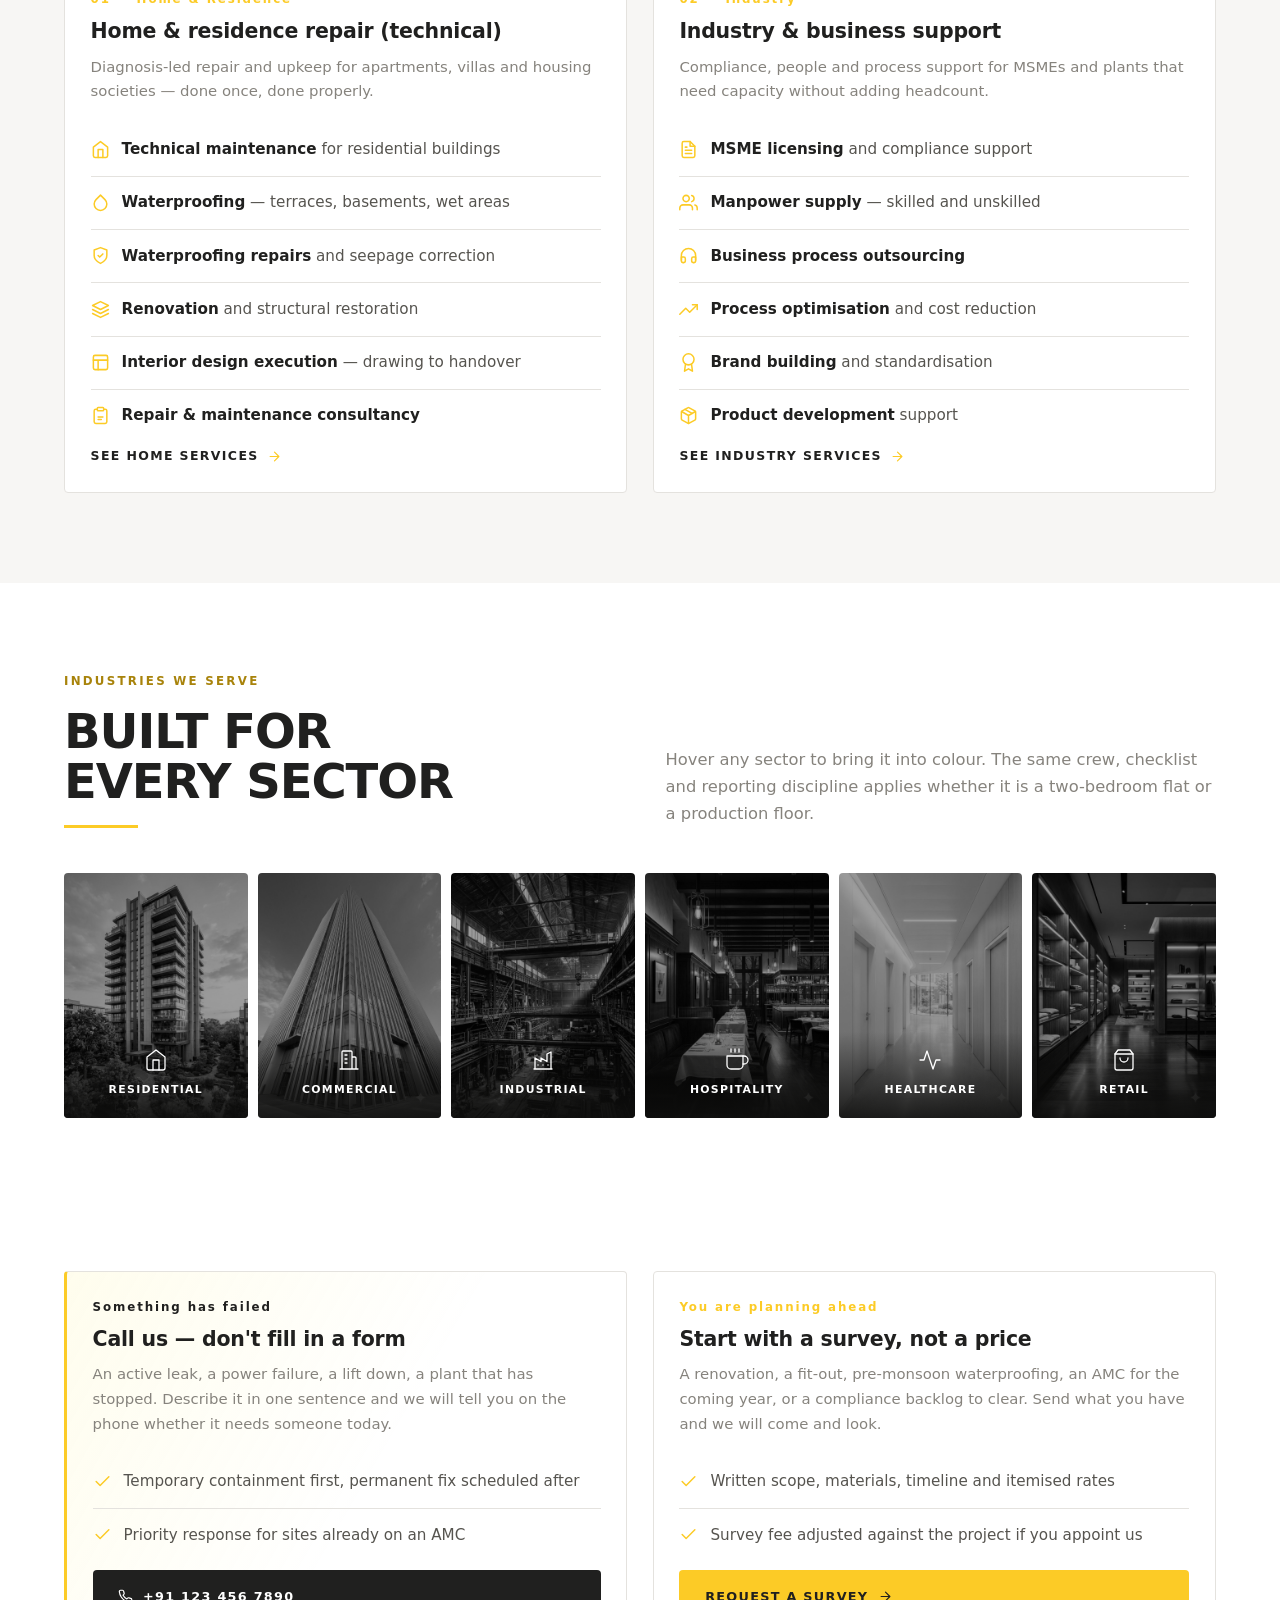
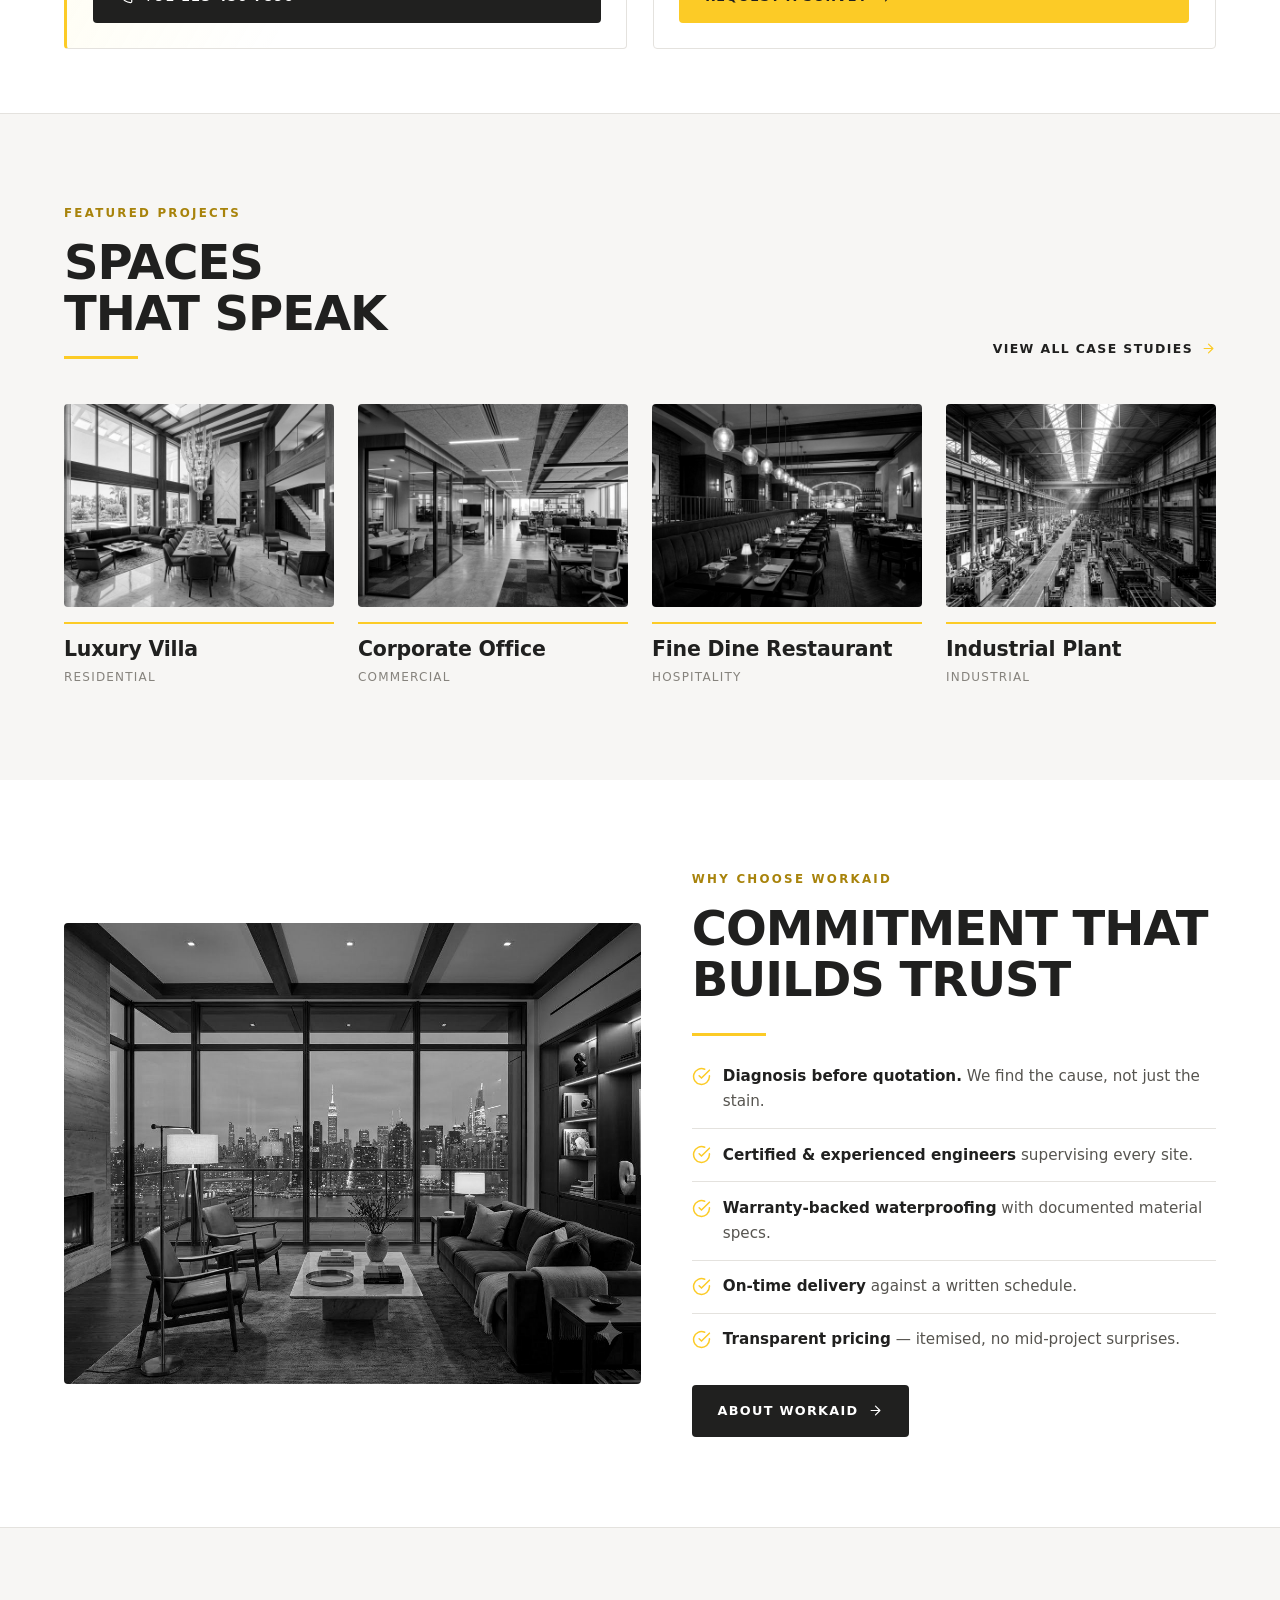
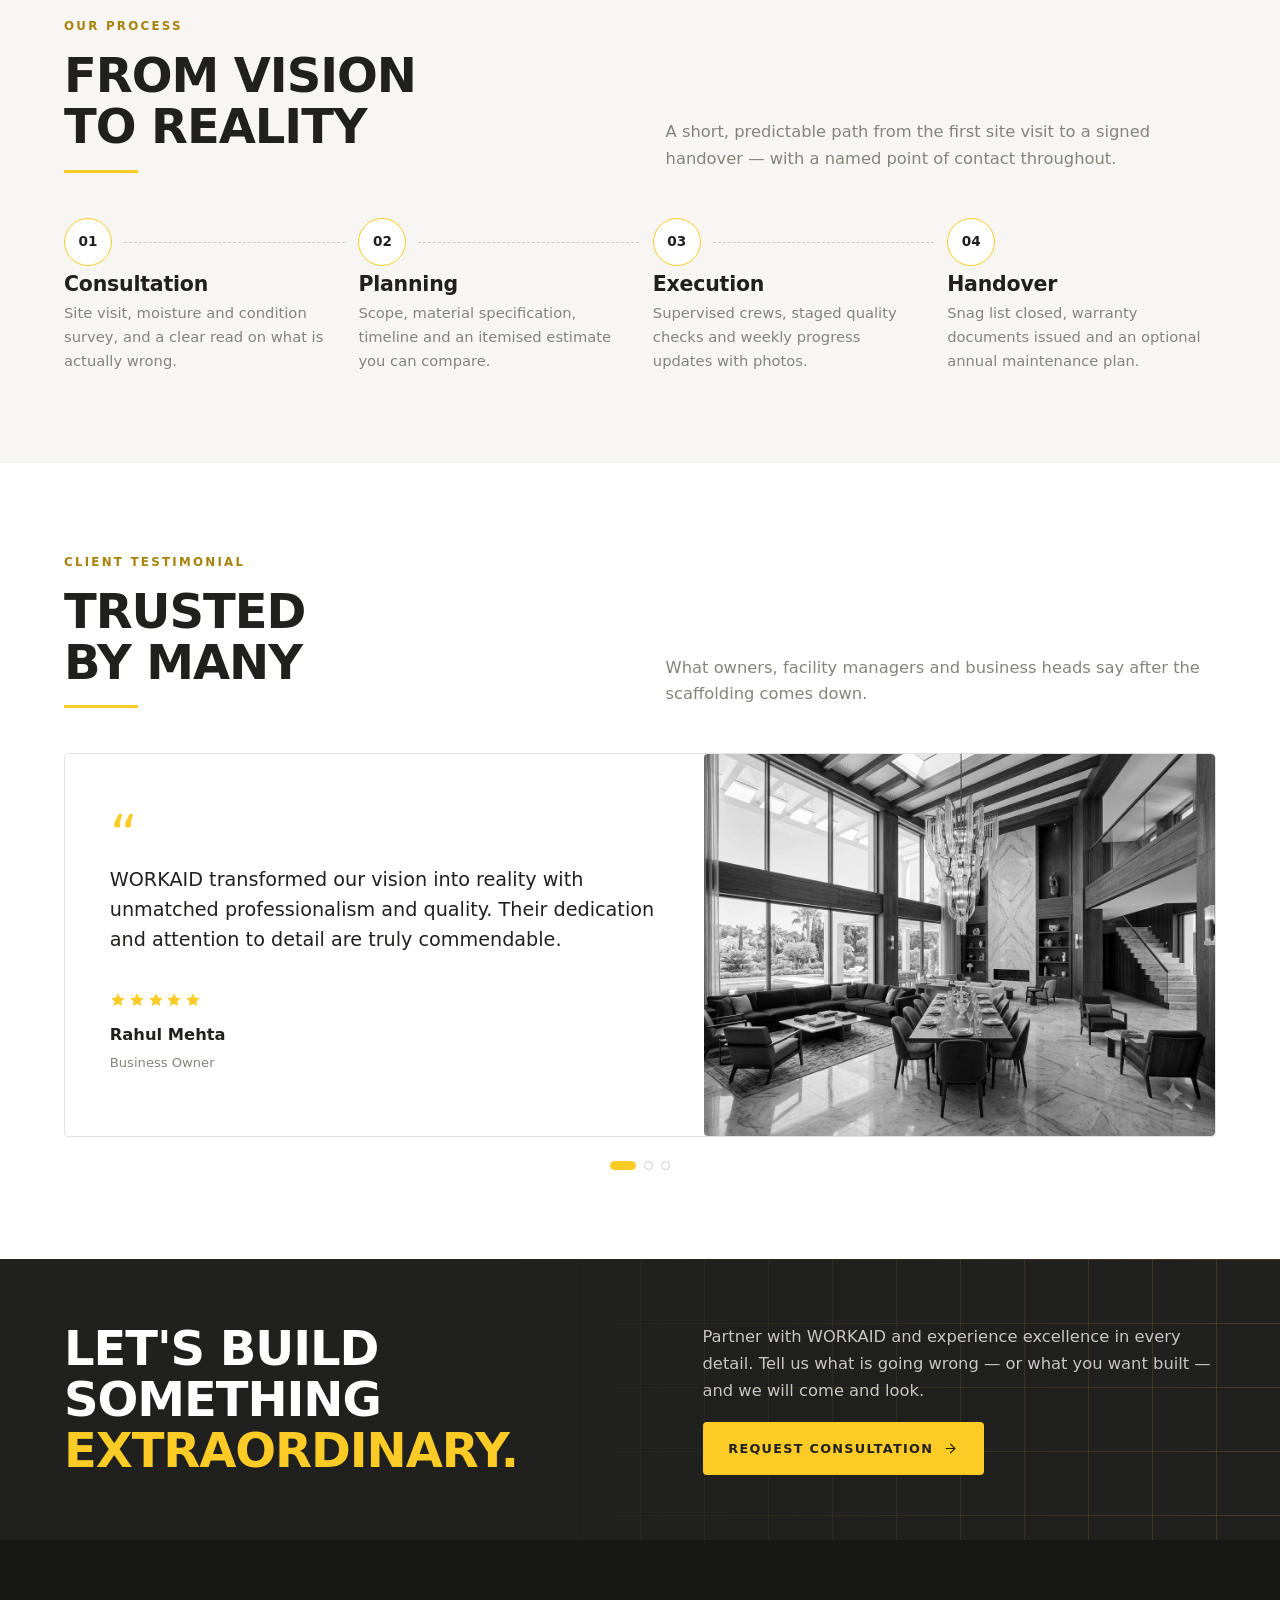
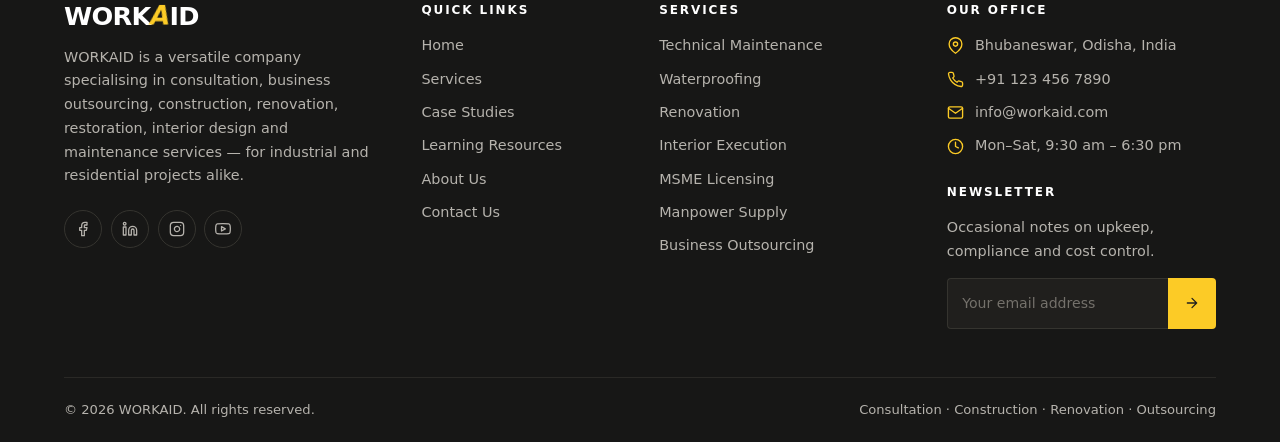
==== commit 9d5af9b3: "Rebuild the hero and add an urgent/planned triage band The hero read as empty: its h1 was the wordma" ====
--- a/index.html
+++ b/index.html
@@ -8,6 +8,11 @@
 <meta name="theme-color" content="#ffffff">
 <link rel="icon" href="data:image/svg+xml,%3Csvg xmlns='http://www.w3.org/2000/svg' viewBox='0 0 32 32'%3E%3Crect width='32' height='32' fill='%2320201F'/%3E%3Cpath d='M14 6h5l-6 20h-5z' fill='%23FCCB26'/%3E%3C/svg%3E">
 <link rel="stylesheet" href="assets/css/style.css">
+<noscript><style>
+/* Scroll reveals start at opacity 0 and are switched on by JS. With no JS
+   the page would render blank, so show everything immediately instead. */
+.reveal{opacity:1!important;transform:none!important}
+</style></noscript>
 <script>
 /* Apply the saved theme before first paint so there is no flash. */
 (function(){try{var t=localStorage.getItem('workaid-theme');if(t==='dark'||t==='light'){document.documentElement.setAttribute('data-theme',t);}}catch(e){}})();
@@ -52,20 +57,44 @@
     <div class="wrap">
       <div class="hero-grid">
         <div class="reveal">
-          <p class="hero-kicker">Premium technical, interior &amp; industrial support solutions tailored to perfection.</p>
-          <h1>
-            WORK<i style="font-style:normal;color:var(--accent);display:inline-block;transform:skewX(-11deg)">A</i>ID
-            <span class="thin">Consultation. Renovation. <em>Precision.</em></span>
-          </h1>
+          <span class="eyebrow">
+            <svg class="ico"><use href="#i-map-pin"></use></svg>
+            Bhubaneswar, Odisha · Two divisions, twelve services
+          </span>
+
+          <h1>Engineering<br>spaces that<br><em>inspire.</em></h1>
+
+          <p class="hero-kicker">Premium technical, interior and industrial support — diagnosed
+             before it is quoted, specified in writing, and finished to the last five percent.</p>
+
+          <ul class="hero-chips">
+            <li><svg class="ico"><use href="#i-droplet"></use></svg>Waterproofing</li>
+            <li><svg class="ico"><use href="#i-layers"></use></svg>Renovation</li>
+            <li><svg class="ico"><use href="#i-layout"></use></svg>Interior execution</li>
+            <li><svg class="ico"><use href="#i-file-text"></use></svg>MSME compliance</li>
+            <li><svg class="ico"><use href="#i-users"></use></svg>Manpower</li>
+          </ul>
+
           <div class="hero-actions">
             <a class="btn" href="case-studies.html">Explore Projects <svg class="ico"><use href="#i-arrow-right"></use></svg></a>
             <a class="btn btn--ghost" href="contact.html#quote">Get Consultation <svg class="ico"><use href="#i-arrow-right"></use></svg></a>
           </div>
         </div>
 
-        <div class="hero-media media reveal">
-          <img src="assets/img/hero.jpg" alt="A WORKAID technician at work on site" width="1600" height="1000" fetchpriority="high">
-          <span class="badge"><svg class="ico"><use href="#i-map-pin"></use></svg> Bhubaneswar, Odisha</span>
+        <div class="hero-mosaic reveal">
+          <a class="hm hm--lead media" href="case-studies.html#commercial">
+            <img src="assets/img/hero.jpg" alt="Commercial building delivered by WORKAID" width="1200" height="896" fetchpriority="high">
+            <span class="hm-tag">Commercial</span>
+          </a>
+          <a class="hm media" href="case-studies.html#residential">
+            <img src="assets/img/project-1.jpg" alt="Residential interior execution" width="1200" height="896" loading="lazy">
+            <span class="hm-tag">Residential</span>
+          </a>
+          <a class="hm media" href="case-studies.html#industrial">
+            <img src="assets/img/project-4.jpg" alt="Industrial plant maintenance" width="1200" height="896" loading="lazy">
+            <span class="hm-tag">Industrial</span>
+          </a>
+          <span class="hm-badge"><b>6</b> sectors served across Odisha</span>
         </div>
       </div>
 
@@ -184,6 +213,43 @@
           <img src="assets/img/industry-retail.jpg" alt="Retail projects" width="700" height="900" loading="lazy">
           <span class="industry-label"><svg class="ico"><use href="#i-shopping-bag"></use></svg><span>Retail</span></span>
         </a>
+      </div>
+    </div>
+  </section>
+
+  <!-- ============ TRIAGE ============ -->
+  <section class="section section--tight">
+    <div class="wrap">
+      <div class="grid g-2">
+
+        <article class="card card--urgent reveal">
+          <span class="card-num">Something has failed</span>
+          <h3>Call us — don't fill in a form</h3>
+          <p>An active leak, a power failure, a lift down, a plant that has stopped. Describe it in
+             one sentence and we will tell you on the phone whether it needs someone today.</p>
+          <ul class="checks" style="margin:1.1rem 0 0">
+            <li><svg class="ico"><use href="#i-check"></use></svg><span>Temporary containment first, permanent fix scheduled after</span></li>
+            <li><svg class="ico"><use href="#i-check"></use></svg><span>Priority response for sites already on an AMC</span></li>
+          </ul>
+          <a class="btn btn--ink" href="tel:+911234567890" style="margin-top:1.4rem">
+            <svg class="ico"><use href="#i-phone"></use></svg> +91 123 456 7890
+          </a>
+        </article>
+
+        <article class="card reveal">
+          <span class="card-num">You are planning ahead</span>
+          <h3>Start with a survey, not a price</h3>
+          <p>A renovation, a fit-out, pre-monsoon waterproofing, an AMC for the coming year, or a
+             compliance backlog to clear. Send what you have and we will come and look.</p>
+          <ul class="checks" style="margin:1.1rem 0 0">
+            <li><svg class="ico"><use href="#i-check"></use></svg><span>Written scope, materials, timeline and itemised rates</span></li>
+            <li><svg class="ico"><use href="#i-check"></use></svg><span>Survey fee adjusted against the project if you appoint us</span></li>
+          </ul>
+          <a class="btn" href="contact.html#quote" style="margin-top:1.4rem">
+            Request a survey <svg class="ico"><use href="#i-arrow-right"></use></svg>
+          </a>
+        </article>
+
       </div>
     </div>
   </section>
--- a/assets/css/style.css
+++ b/assets/css/style.css
@@ -381,63 +381,142 @@
 .media--ratio-16x9 { aspect-ratio: 16 / 9; }
 
 /* ---------- 7. Hero --------------------------------------------------- */
-.hero { padding-block: clamp(2.25rem, 4.5vw, 4.25rem) clamp(2.5rem, 5vw, 4.5rem); }
+.hero {
+  position: relative;
+  padding-block: clamp(2rem, 4vw, 3.5rem) clamp(2.5rem, 5vw, 4.5rem);
+}
+
+/* A second pass of the drafting grid, so it actually reads behind the hero
+   rather than being a barely-there texture. */
+.hero::before {
+  content: "";
+  position: absolute;
+  inset: 0;
+  pointer-events: none;
+  background-image:
+    linear-gradient(to right, var(--grid) 1px, transparent 1px),
+    linear-gradient(to bottom, var(--grid) 1px, transparent 1px);
+  background-size: 84px 84px;
+  mask-image: linear-gradient(to bottom, #000 45%, transparent 92%);
+  -webkit-mask-image: linear-gradient(to bottom, #000 45%, transparent 92%);
+}
+.hero .wrap { position: relative; z-index: 1; }
 
 .hero-grid {
   display: grid;
-  grid-template-columns: minmax(0, 1.02fr) minmax(0, 1fr);
-  gap: clamp(1.75rem, 4vw, 4rem);
+  grid-template-columns: minmax(0, 1.05fr) minmax(0, 1fr);
+  gap: clamp(1.75rem, 4vw, 3.75rem);
   align-items: center;
 }
 
+.hero .eyebrow {
+  display: inline-flex;
+  align-items: center;
+  gap: .5rem;
+  padding: .4rem .8rem .4rem .6rem;
+  border: 1px solid var(--line);
+  border-radius: 100px;
+  background: var(--surface);
+  margin-bottom: 1.4rem;
+}
+.hero .eyebrow svg { width: 14px; height: 14px; color: var(--accent); }
+
+.hero h1 { margin-bottom: .28em; }
+.hero h1 em { font-style: normal; color: var(--accent); }
+
 .hero-kicker {
-  font-size: clamp(1rem, 1.4vw, 1.22rem);
-  line-height: 1.45;
+  font-size: clamp(1rem, 1.4vw, 1.15rem);
+  line-height: 1.55;
   color: var(--ink-soft);
-  max-width: 30ch;
-  margin-bottom: clamp(1.25rem, 2.5vw, 2rem);
-}
-
-.hero h1 { margin-bottom: .12em; }
-.hero h1 .thin {
-  display: block;
-  font-size: .53em;
-  font-weight: 400;
-  text-transform: none;
-  letter-spacing: -.02em;
-  color: var(--ink);
-  line-height: 1.14;
-  margin-top: .3em;
-}
-.hero h1 .thin em { font-style: normal; color: var(--accent); }
+  max-width: 46ch;
+  margin: 0;
+}
+
+/* Capability chips — the twelve services compressed into a scannable row. */
+.hero-chips {
+  display: flex;
+  flex-wrap: wrap;
+  gap: .5rem;
+  list-style: none;
+  margin: clamp(1.25rem, 2.5vw, 1.75rem) 0 0;
+  padding: 0;
+}
+.hero-chips li {
+  display: inline-flex;
+  align-items: center;
+  gap: .45rem;
+  padding: .48rem .85rem;
+  border: 1px solid var(--line);
+  border-radius: 100px;
+  background: var(--surface);
+  font-size: .74rem;
+  font-weight: 700;
+  letter-spacing: .07em;
+  text-transform: uppercase;
+  color: var(--ink-soft);
+  transition: border-color .25s var(--ease), color .25s var(--ease);
+}
+.hero-chips li:hover { border-color: var(--accent); color: var(--ink); }
+.hero-chips svg { width: 14px; height: 14px; color: var(--accent); }
 
 .hero-actions {
   display: flex;
   flex-wrap: wrap;
   gap: .75rem;
-  margin-top: clamp(1.5rem, 3vw, 2.4rem);
-}
-
-.hero-media {
+  margin-top: clamp(1.5rem, 3vw, 2.25rem);
+}
+
+/* Photo mosaic — one lead frame plus two supporting sectors. */
+.hero-mosaic {
   position: relative;
-  aspect-ratio: 4 / 3.35;
-  border-radius: var(--radius);
-  overflow: hidden;
-  box-shadow: var(--shadow-lg);
-}
-.hero-media .badge {
+  display: grid;
+  grid-template-columns: minmax(0, 1.32fr) minmax(0, 1fr);
+  grid-template-rows: repeat(2, minmax(0, 1fr));
+  gap: 10px;
+  aspect-ratio: 1 / 1.04;
+}
+.hm { position: relative; display: block; box-shadow: var(--shadow); }
+.hm--lead { grid-row: span 2; }
+.hm img { width: 100%; height: 100%; object-fit: cover; }
+
+.hm-tag {
   position: absolute;
-  left: 0; bottom: 0;
-  display: flex;
-  align-items: center;
-  gap: .55rem;
+  left: 10px; bottom: 10px;
+  padding: .34rem .7rem;
+  background: rgba(18, 18, 17, .74);
+  backdrop-filter: blur(5px);
+  -webkit-backdrop-filter: blur(5px);
+  color: #fff;
+  border-radius: 2px;
+  font-size: .64rem;
+  font-weight: 700;
+  letter-spacing: .13em;
+  text-transform: uppercase;
+}
+
+.hm-badge {
+  position: absolute;
+  right: -10px;
+  bottom: -18px;
+  z-index: 2;
+  max-width: 200px;
+  padding: .95rem 1.2rem;
   background: var(--accent);
   color: var(--accent-ink);
-  padding: .8rem 1.2rem;
-  font-size: .72rem;
-  font-weight: 700;
-  letter-spacing: .13em;
-  text-transform: uppercase;
+  border-radius: var(--radius);
+  box-shadow: var(--shadow-lg);
+  font-size: .7rem;
+  font-weight: 700;
+  letter-spacing: .09em;
+  text-transform: uppercase;
+  line-height: 1.4;
+}
+.hm-badge b {
+  display: block;
+  font-size: 1.9rem;
+  line-height: 1;
+  letter-spacing: -.035em;
+  margin-bottom: .2rem;
 }
 
 /* Stat strip ------------------------------------------------------- */
@@ -512,6 +591,17 @@
   color: var(--accent);
   margin-bottom: .7rem;
 }
+
+/* The "call us now" half of the triage pair — weighted so the eye lands on it
+   first without shouting. */
+.card--urgent {
+  border-left: 3px solid var(--accent);
+  background: linear-gradient(120deg, rgba(252, 234, 80, .1), transparent 55%);
+}
+[data-theme="dark"] .card--urgent {
+  background: linear-gradient(120deg, rgba(252, 203, 38, .09), transparent 55%);
+}
+.card--urgent .card-num { color: var(--ink); }
 
 /* Checklist ---------------------------------------------------------- */
 .checks { list-style: none; margin: 0; padding: 0; display: grid; gap: .85rem; }
@@ -952,7 +1042,9 @@
     grid-template-columns: minmax(0, 1fr);
   }
   .sec-head { align-items: start; gap: 1rem; }
-  .split .media, .hero-media { order: -1; }
+  .split .media, .hero-mosaic { order: -1; }
+  .hero-mosaic { aspect-ratio: 3 / 2; }
+  .hm-badge { right: 10px; bottom: 10px; }
   .split--media-last .media { order: 0; }
   .quote-media { min-height: 220px; aspect-ratio: 16 / 9; }
   .stats { grid-template-columns: repeat(2, minmax(0, 1fr)); }
@@ -969,6 +1061,9 @@
   .step::after { display: none; }
   .footer-grid { grid-template-columns: minmax(0, 1fr); }
   .hero-actions .btn { flex: 1 1 100%; justify-content: center; }
+  .hero-mosaic { aspect-ratio: 4 / 3; gap: 7px; }
+  .hm-badge { font-size: .62rem; padding: .7rem .85rem; }
+  .hm-badge b { font-size: 1.45rem; }
   .stats { grid-template-columns: minmax(0, 1fr); }
   .stat { border-right: 0; border-bottom: 1px solid var(--line); }
   .stat:last-child { border-bottom: 0; }
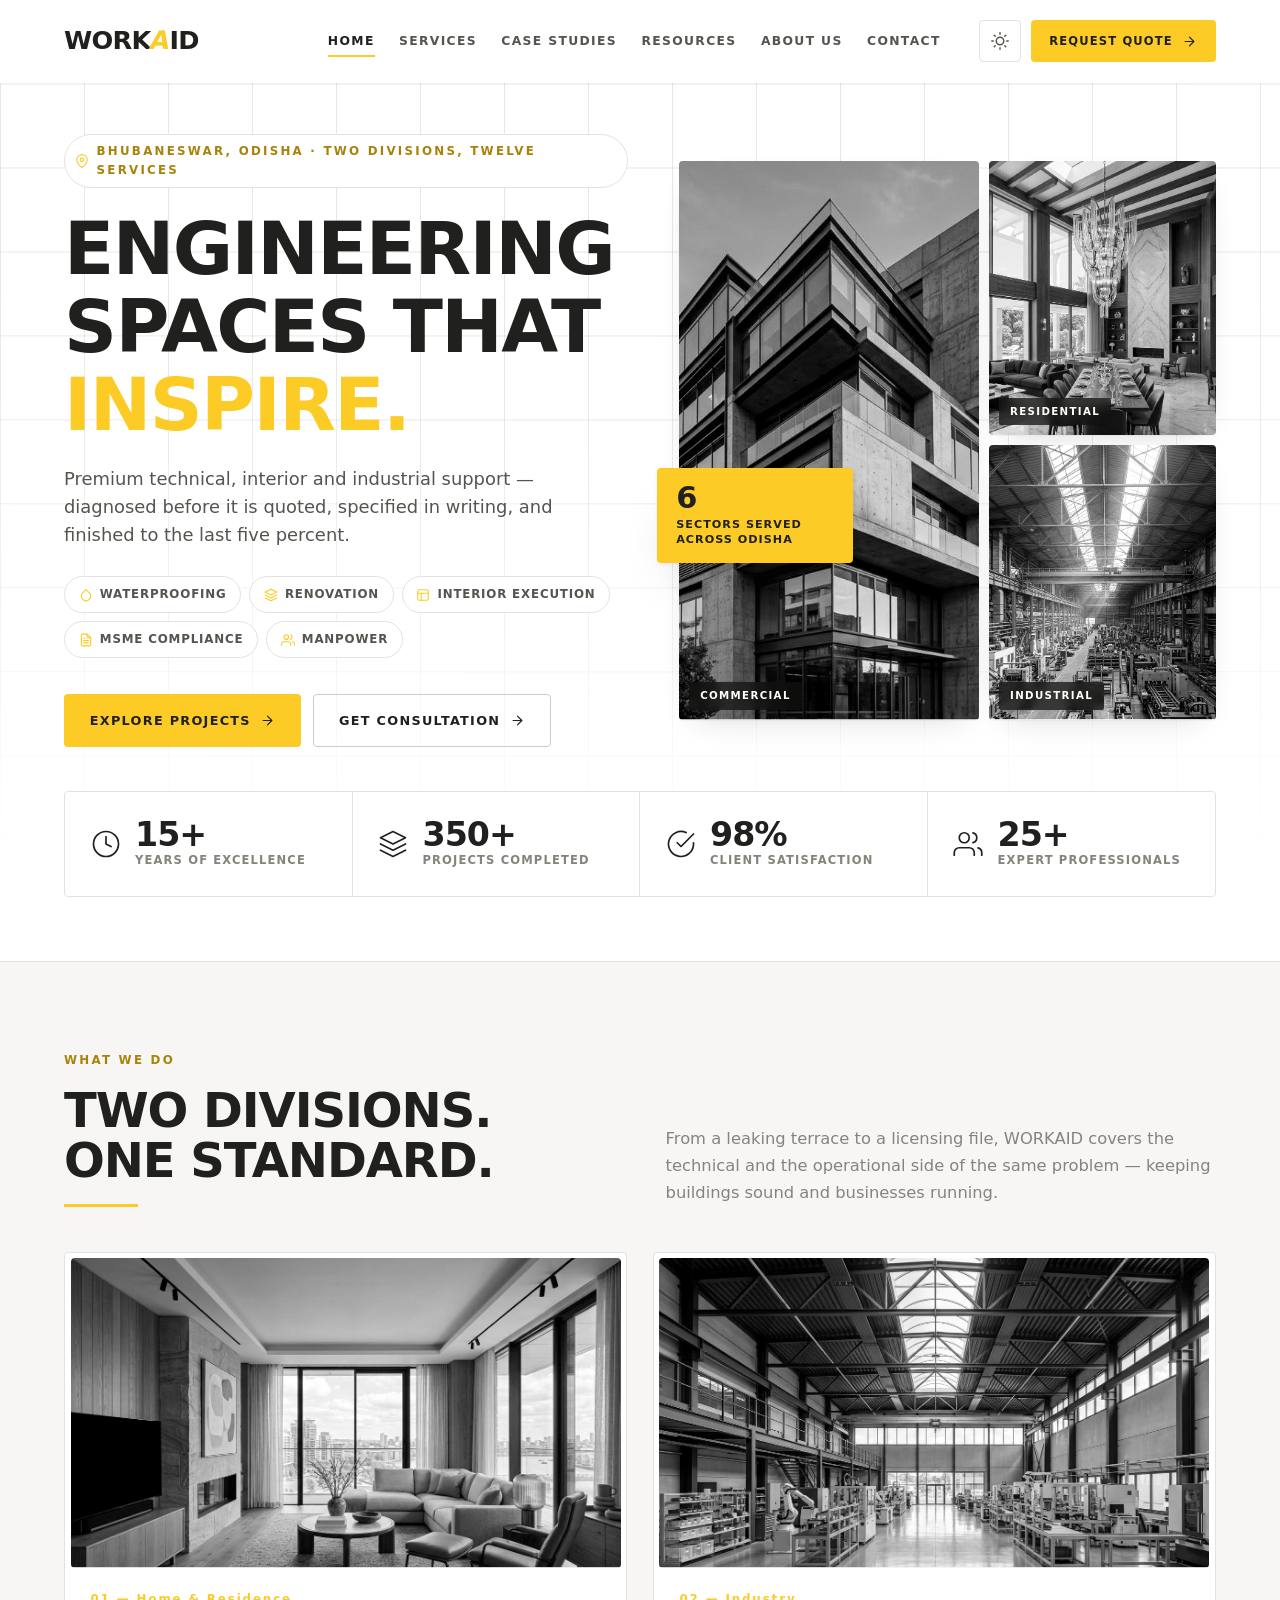
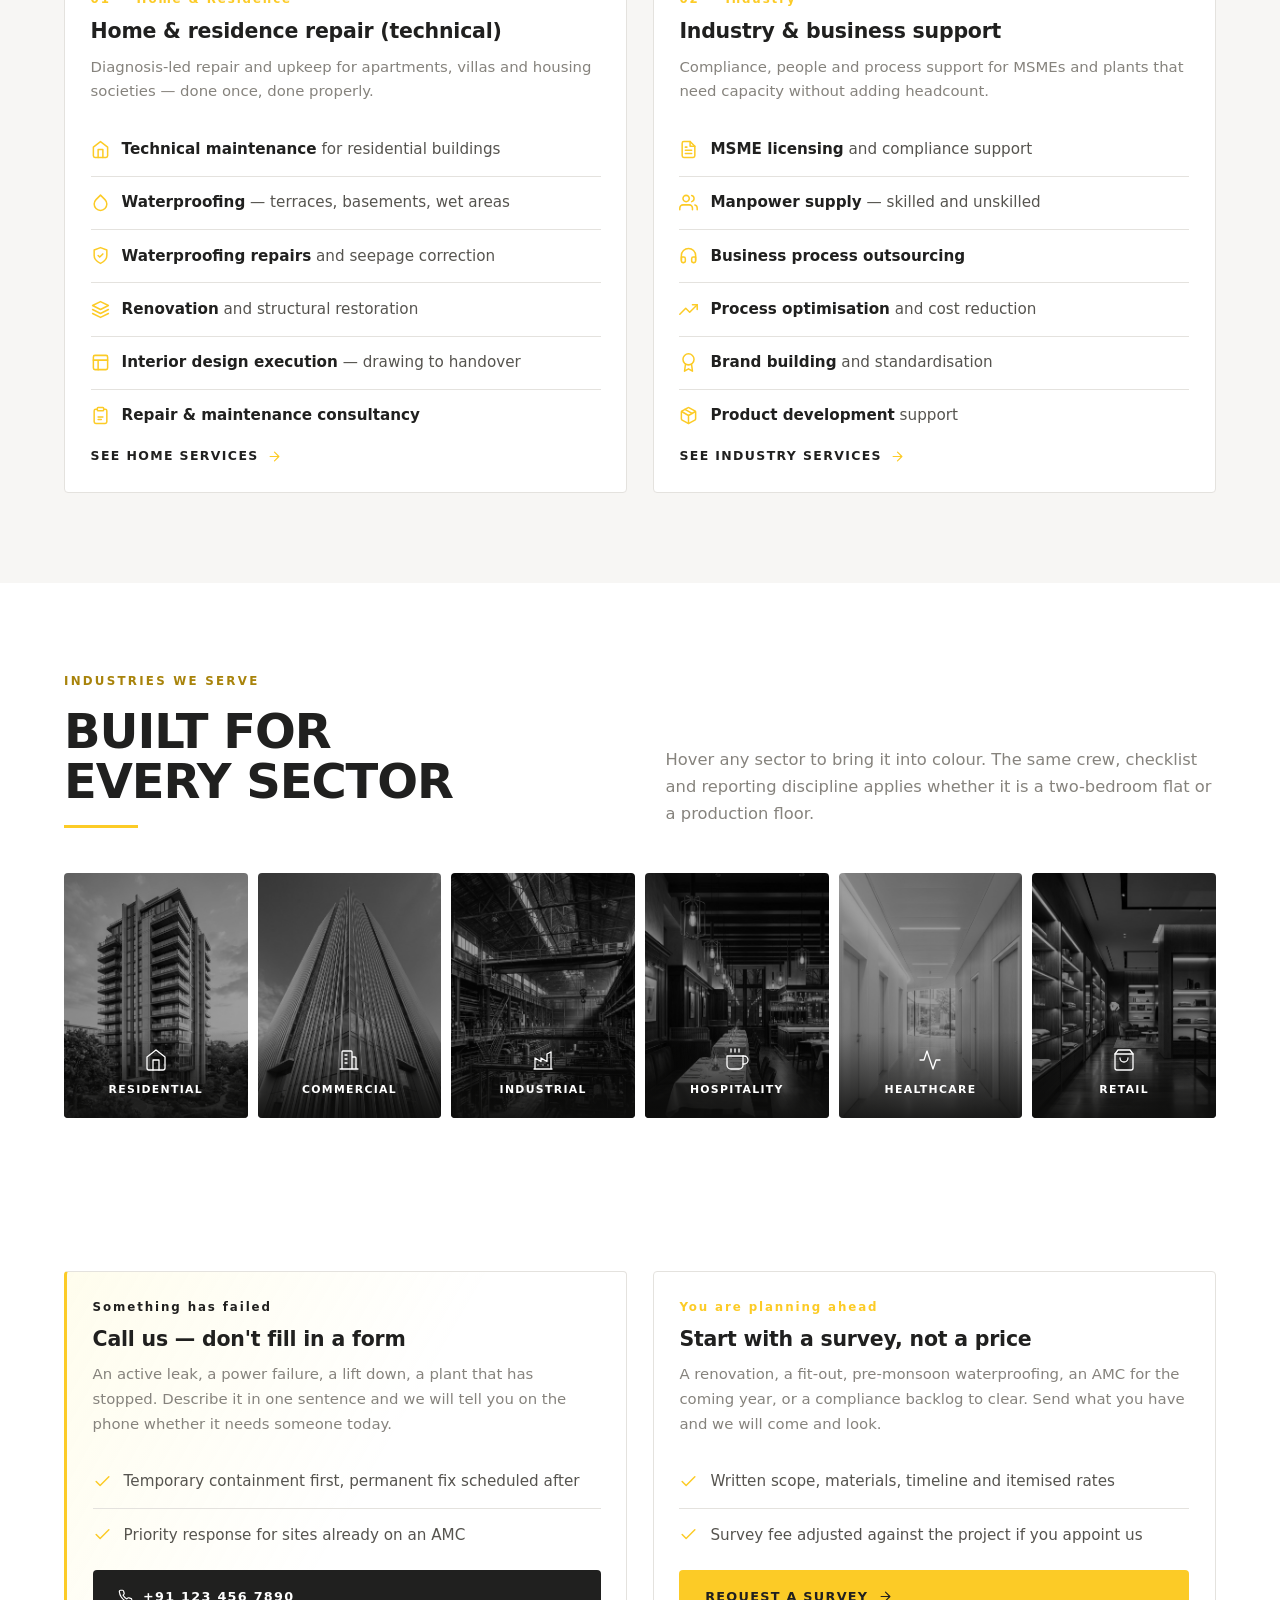
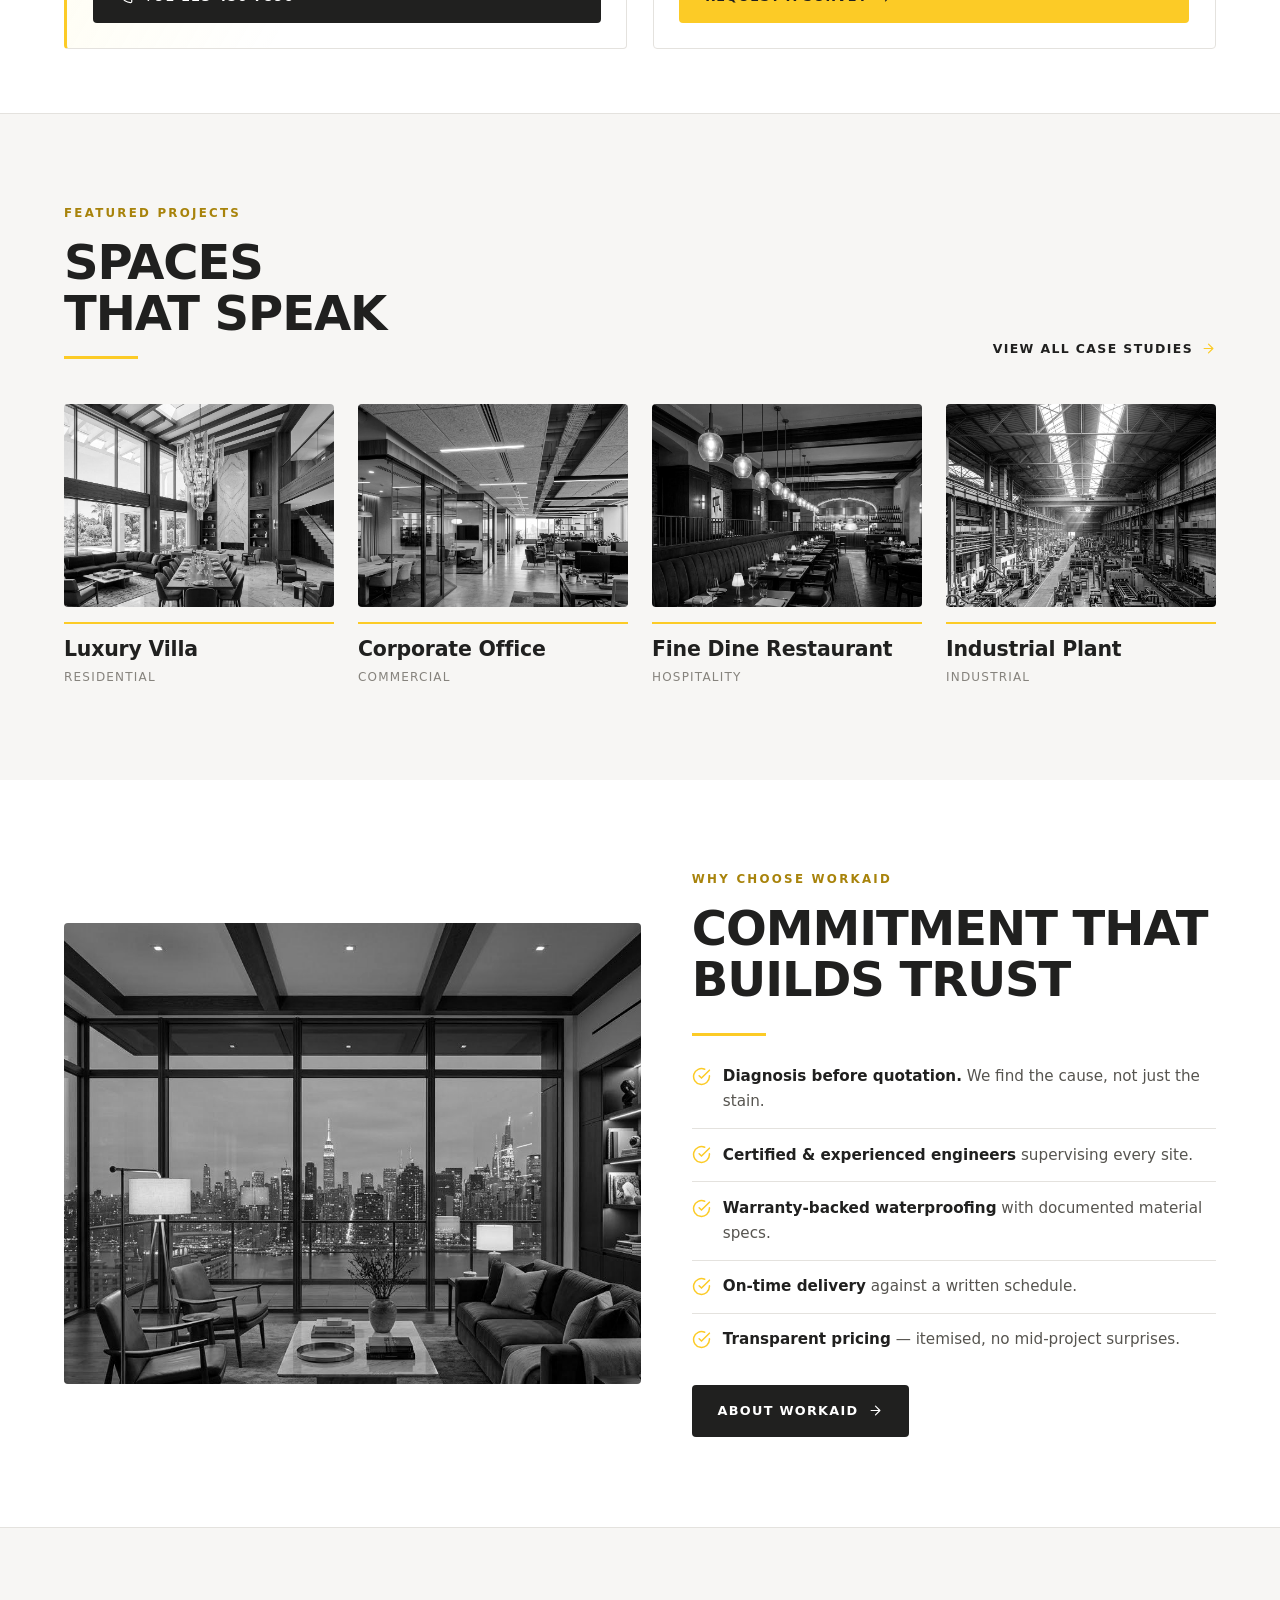
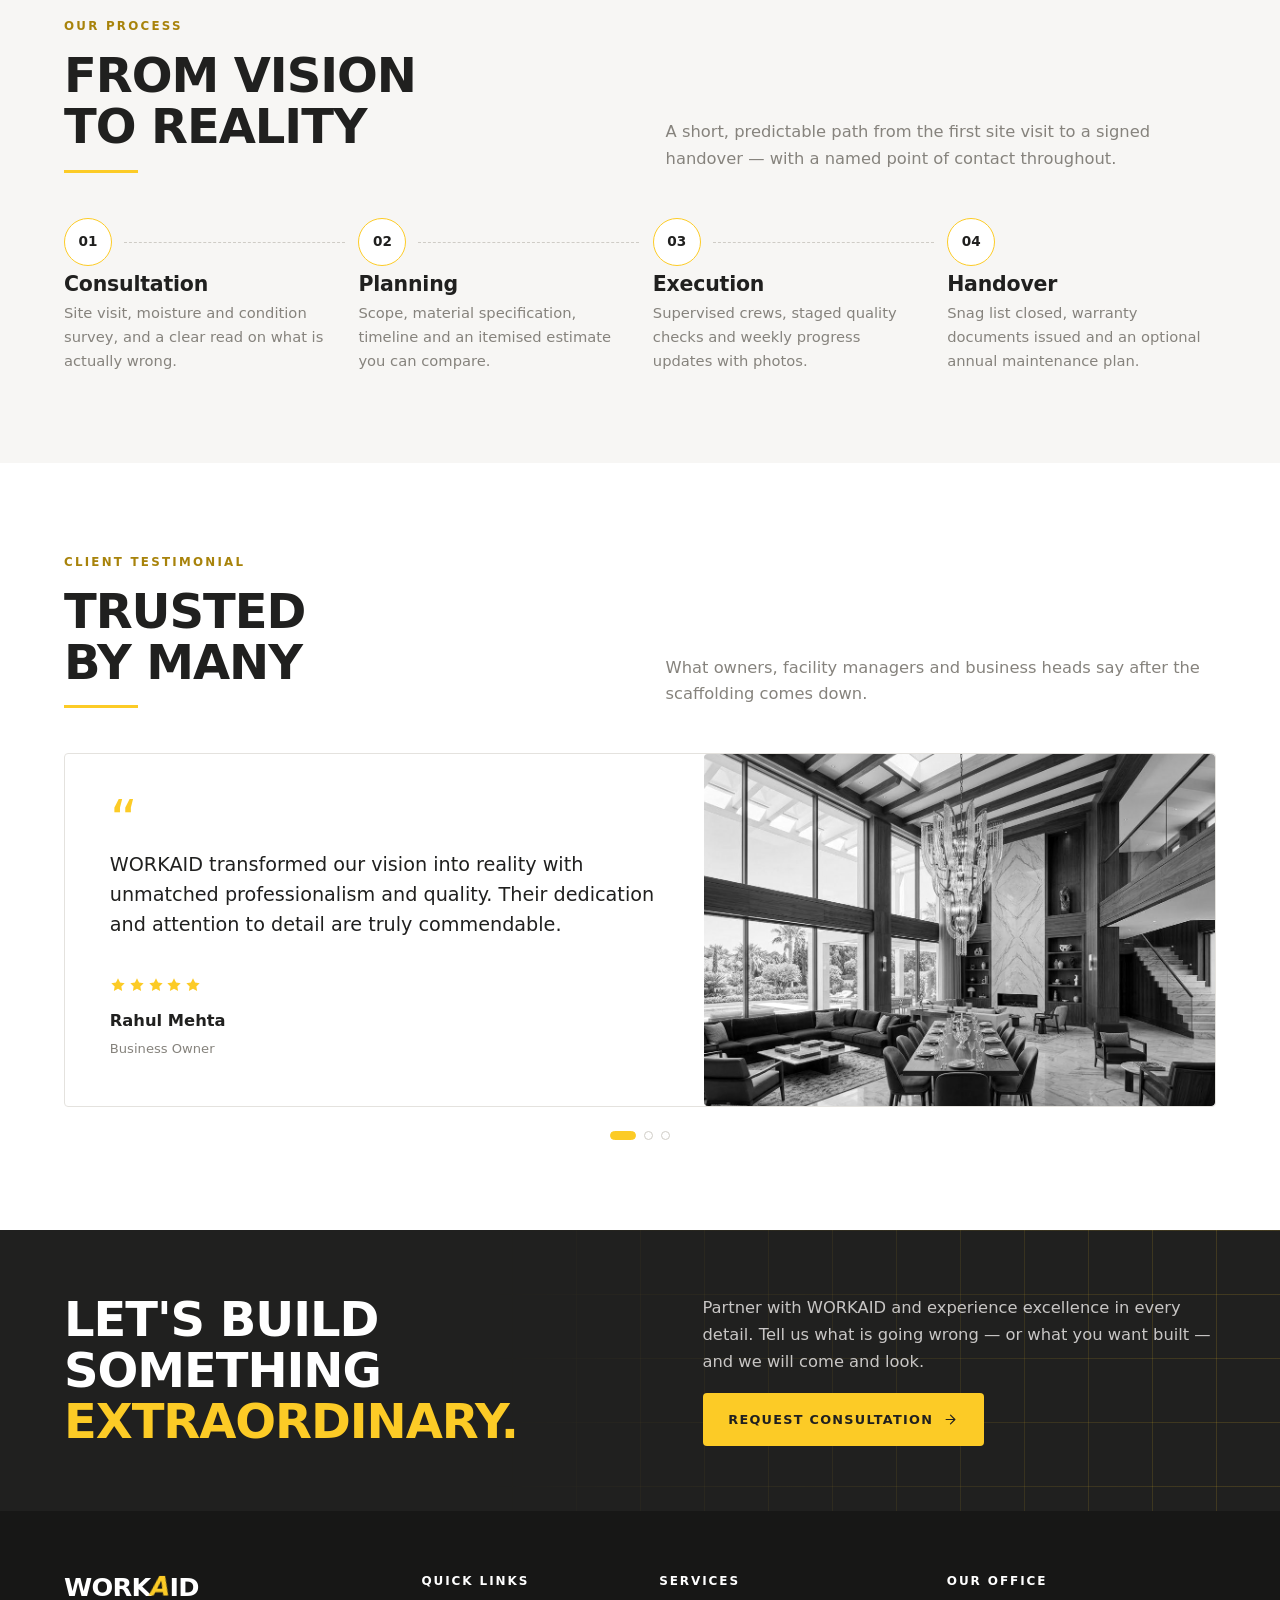
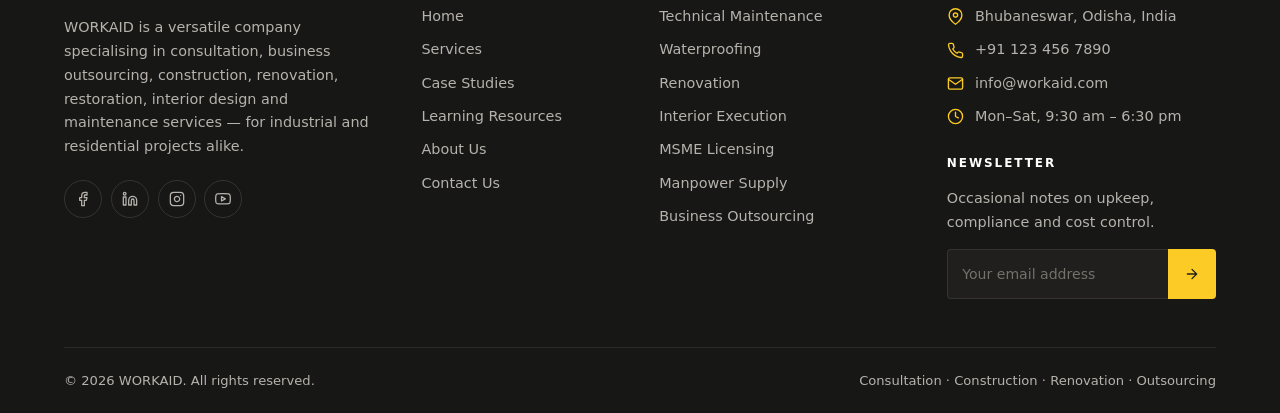
==== commit b2a5f0fe: "Crop the generator watermark off every image Every frame arrived with the image tool's sparkle stamp" ====
--- a/index.html
+++ b/index.html
@@ -83,15 +83,15 @@
 
         <div class="hero-mosaic reveal">
           <a class="hm hm--lead media" href="case-studies.html#commercial">
-            <img src="assets/img/hero.jpg" alt="Commercial building delivered by WORKAID" width="1200" height="896" fetchpriority="high">
+            <img src="assets/img/hero.jpg" alt="Commercial building delivered by WORKAID" width="1200" height="741" fetchpriority="high">
             <span class="hm-tag">Commercial</span>
           </a>
           <a class="hm media" href="case-studies.html#residential">
-            <img src="assets/img/project-1.jpg" alt="Residential interior execution" width="1200" height="896" loading="lazy">
+            <img src="assets/img/project-1.jpg" alt="Residential interior execution" width="1200" height="741" loading="lazy">
             <span class="hm-tag">Residential</span>
           </a>
           <a class="hm media" href="case-studies.html#industrial">
-            <img src="assets/img/project-4.jpg" alt="Industrial plant maintenance" width="1200" height="896" loading="lazy">
+            <img src="assets/img/project-4.jpg" alt="Industrial plant maintenance" width="1200" height="741" loading="lazy">
             <span class="hm-tag">Industrial</span>
           </a>
           <span class="hm-badge"><b>6</b> sectors served across Odisha</span>
@@ -137,7 +137,7 @@
 
         <article class="card reveal">
           <div class="media media--ratio-16x9" style="margin:-1.25rem -1.25rem 1.4rem">
-            <img src="assets/img/service-home.jpg" alt="Residential maintenance and interior work" width="1000" height="700" loading="lazy">
+            <img src="assets/img/service-home.jpg" alt="Residential maintenance and interior work" width="1200" height="741" loading="lazy">
           </div>
           <span class="card-num">01 — Home &amp; Residence</span>
           <h3>Home &amp; residence repair (technical)</h3>
@@ -155,7 +155,7 @@
 
         <article class="card reveal">
           <div class="media media--ratio-16x9" style="margin:-1.25rem -1.25rem 1.4rem">
-            <img src="assets/img/service-industry.jpg" alt="Industrial and business support services" width="1000" height="700" loading="lazy">
+            <img src="assets/img/service-industry.jpg" alt="Industrial and business support services" width="1200" height="741" loading="lazy">
           </div>
           <span class="card-num">02 — Industry</span>
           <h3>Industry &amp; business support</h3>
@@ -190,27 +190,27 @@
 
       <div class="industries reveal">
         <a class="industry" href="case-studies.html#residential">
-          <img src="assets/img/industry-residential.jpg" alt="Residential projects" width="700" height="900" loading="lazy">
+          <img src="assets/img/industry-residential.jpg" alt="Residential projects" width="896" height="1045" loading="lazy">
           <span class="industry-label"><svg class="ico"><use href="#i-home"></use></svg><span>Residential</span></span>
         </a>
         <a class="industry" href="case-studies.html#commercial">
-          <img src="assets/img/industry-commercial.jpg" alt="Commercial projects" width="700" height="900" loading="lazy">
+          <img src="assets/img/industry-commercial.jpg" alt="Commercial projects" width="896" height="1045" loading="lazy">
           <span class="industry-label"><svg class="ico"><use href="#i-building"></use></svg><span>Commercial</span></span>
         </a>
         <a class="industry" href="case-studies.html#industrial">
-          <img src="assets/img/industry-industrial.jpg" alt="Industrial projects" width="700" height="900" loading="lazy">
+          <img src="assets/img/industry-industrial.jpg" alt="Industrial projects" width="896" height="1045" loading="lazy">
           <span class="industry-label"><svg class="ico"><use href="#i-factory"></use></svg><span>Industrial</span></span>
         </a>
         <a class="industry" href="case-studies.html#hospitality">
-          <img src="assets/img/industry-hospitality.jpg" alt="Hospitality projects" width="700" height="900" loading="lazy">
+          <img src="assets/img/industry-hospitality.jpg" alt="Hospitality projects" width="896" height="1045" loading="lazy">
           <span class="industry-label"><svg class="ico"><use href="#i-coffee"></use></svg><span>Hospitality</span></span>
         </a>
         <a class="industry" href="case-studies.html#healthcare">
-          <img src="assets/img/industry-healthcare.jpg" alt="Healthcare projects" width="700" height="900" loading="lazy">
+          <img src="assets/img/industry-healthcare.jpg" alt="Healthcare projects" width="896" height="1045" loading="lazy">
           <span class="industry-label"><svg class="ico"><use href="#i-activity"></use></svg><span>Healthcare</span></span>
         </a>
         <a class="industry" href="case-studies.html#retail">
-          <img src="assets/img/industry-retail.jpg" alt="Retail projects" width="700" height="900" loading="lazy">
+          <img src="assets/img/industry-retail.jpg" alt="Retail projects" width="896" height="1045" loading="lazy">
           <span class="industry-label"><svg class="ico"><use href="#i-shopping-bag"></use></svg><span>Retail</span></span>
         </a>
       </div>
@@ -270,19 +270,19 @@
 
       <div class="tiles g-4">
         <a class="tile reveal" href="case-studies.html#residential">
-          <div class="media"><img src="assets/img/project-1.jpg" alt="Luxury villa interior execution" width="900" height="700" loading="lazy"></div>
+          <div class="media"><img src="assets/img/project-1.jpg" alt="Luxury villa interior execution" width="1200" height="741" loading="lazy"></div>
           <div class="tile-meta"><div><h3>Luxury Villa</h3><span>Residential</span></div></div>
         </a>
         <a class="tile reveal" href="case-studies.html#commercial">
-          <div class="media"><img src="assets/img/project-2.jpg" alt="Corporate office fit-out" width="900" height="700" loading="lazy"></div>
+          <div class="media"><img src="assets/img/project-2.jpg" alt="Corporate office fit-out" width="1200" height="741" loading="lazy"></div>
           <div class="tile-meta"><div><h3>Corporate Office</h3><span>Commercial</span></div></div>
         </a>
         <a class="tile reveal" href="case-studies.html#hospitality">
-          <div class="media"><img src="assets/img/project-3.jpg" alt="Fine dine restaurant renovation" width="900" height="700" loading="lazy"></div>
+          <div class="media"><img src="assets/img/project-3.jpg" alt="Fine dine restaurant renovation" width="1200" height="741" loading="lazy"></div>
           <div class="tile-meta"><div><h3>Fine Dine Restaurant</h3><span>Hospitality</span></div></div>
         </a>
         <a class="tile reveal" href="case-studies.html#industrial">
-          <div class="media"><img src="assets/img/project-4.jpg" alt="Industrial plant support" width="900" height="700" loading="lazy"></div>
+          <div class="media"><img src="assets/img/project-4.jpg" alt="Industrial plant support" width="1200" height="741" loading="lazy"></div>
           <div class="tile-meta"><div><h3>Industrial Plant</h3><span>Industrial</span></div></div>
         </a>
       </div>
@@ -294,7 +294,7 @@
     <div class="wrap">
       <div class="split split--wide-media">
         <div class="media reveal">
-          <img src="assets/img/why-choose.jpg" alt="Completed WORKAID project handover" width="1000" height="800" loading="lazy">
+          <img src="assets/img/why-choose.jpg" alt="Completed WORKAID project handover" width="1200" height="741" loading="lazy">
         </div>
         <div class="reveal">
           <span class="eyebrow">Why choose WORKAID</span>
@@ -372,7 +372,7 @@
               </div>
               <div class="quote-who"><b>Rahul Mehta</b><span>Business Owner</span></div>
             </div>
-            <div class="quote-media media"><img src="assets/img/testimonial.jpg" alt="" width="900" height="700" loading="lazy"></div>
+            <div class="quote-media media"><img src="assets/img/testimonial.jpg" alt="" width="1200" height="741" loading="lazy"></div>
           </div>
 
           <div class="quote-wrap">
@@ -385,7 +385,7 @@
               </div>
               <div class="quote-who"><b>S. Pattnaik</b><span>Secretary, Housing Society</span></div>
             </div>
-            <div class="quote-media media"><img src="assets/img/project-5.jpg" alt="" width="900" height="700" loading="lazy"></div>
+            <div class="quote-media media"><img src="assets/img/project-5.jpg" alt="" width="1200" height="741" loading="lazy"></div>
           </div>
 
           <div class="quote-wrap">
@@ -398,7 +398,7 @@
               </div>
               <div class="quote-who"><b>A. Sahoo</b><span>Director, Fabrication Unit</span></div>
             </div>
-            <div class="quote-media media"><img src="assets/img/project-6.jpg" alt="" width="900" height="700" loading="lazy"></div>
+            <div class="quote-media media"><img src="assets/img/project-6.jpg" alt="" width="1200" height="741" loading="lazy"></div>
           </div>
 
         </div>
--- a/assets/css/style.css
+++ b/assets/css/style.css
@@ -494,12 +494,14 @@
   text-transform: uppercase;
 }
 
+/* Sits in the gutter on the left edge of the lead frame. Anchored well clear of
+   the tile captions, which live along the bottom of each frame. */
 .hm-badge {
   position: absolute;
-  right: -10px;
-  bottom: -18px;
+  left: -22px;
+  bottom: 28%;
   z-index: 2;
-  max-width: 200px;
+  max-width: 196px;
   padding: .95rem 1.2rem;
   background: var(--accent);
   color: var(--accent-ink);
@@ -1044,7 +1046,7 @@
   .sec-head { align-items: start; gap: 1rem; }
   .split .media, .hero-mosaic { order: -1; }
   .hero-mosaic { aspect-ratio: 3 / 2; }
-  .hm-badge { right: 10px; bottom: 10px; }
+  .hm-badge { left: auto; right: 10px; top: 10px; bottom: auto; }
   .split--media-last .media { order: 0; }
   .quote-media { min-height: 220px; aspect-ratio: 16 / 9; }
   .stats { grid-template-columns: repeat(2, minmax(0, 1fr)); }
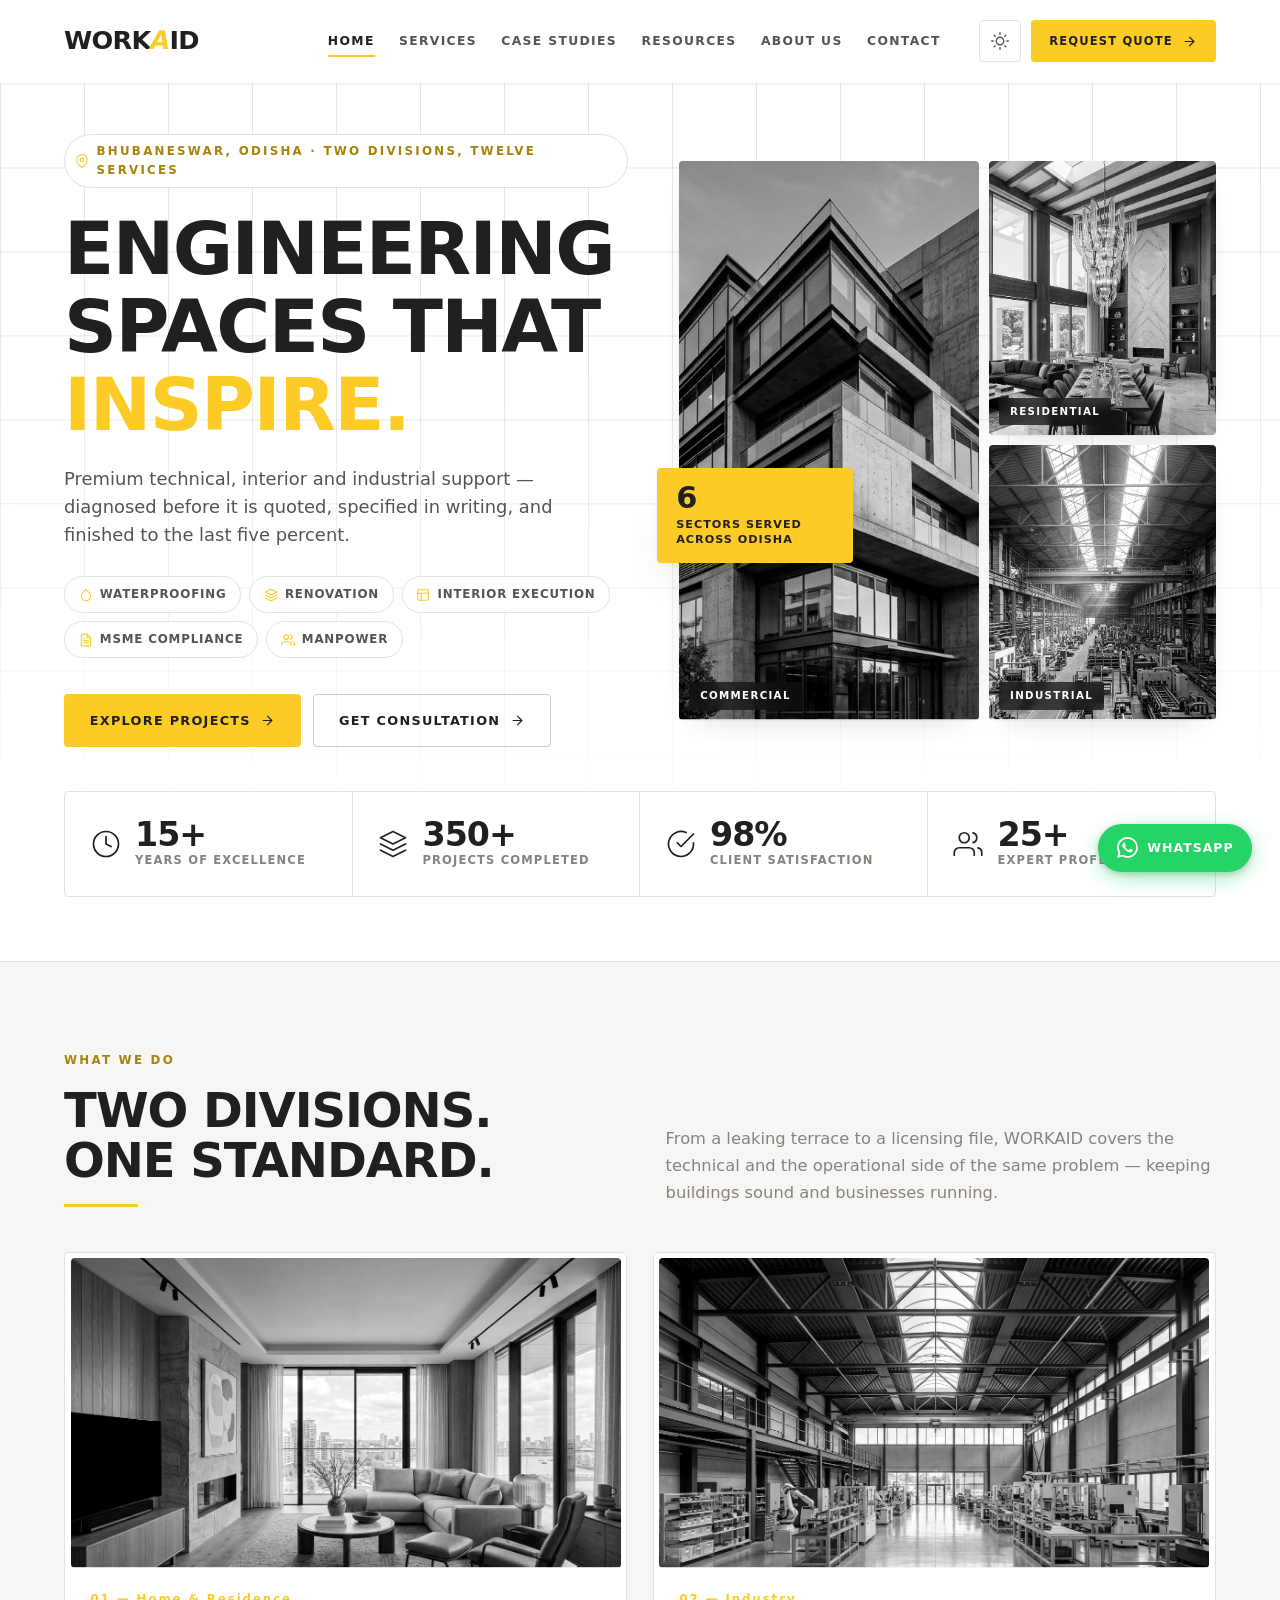
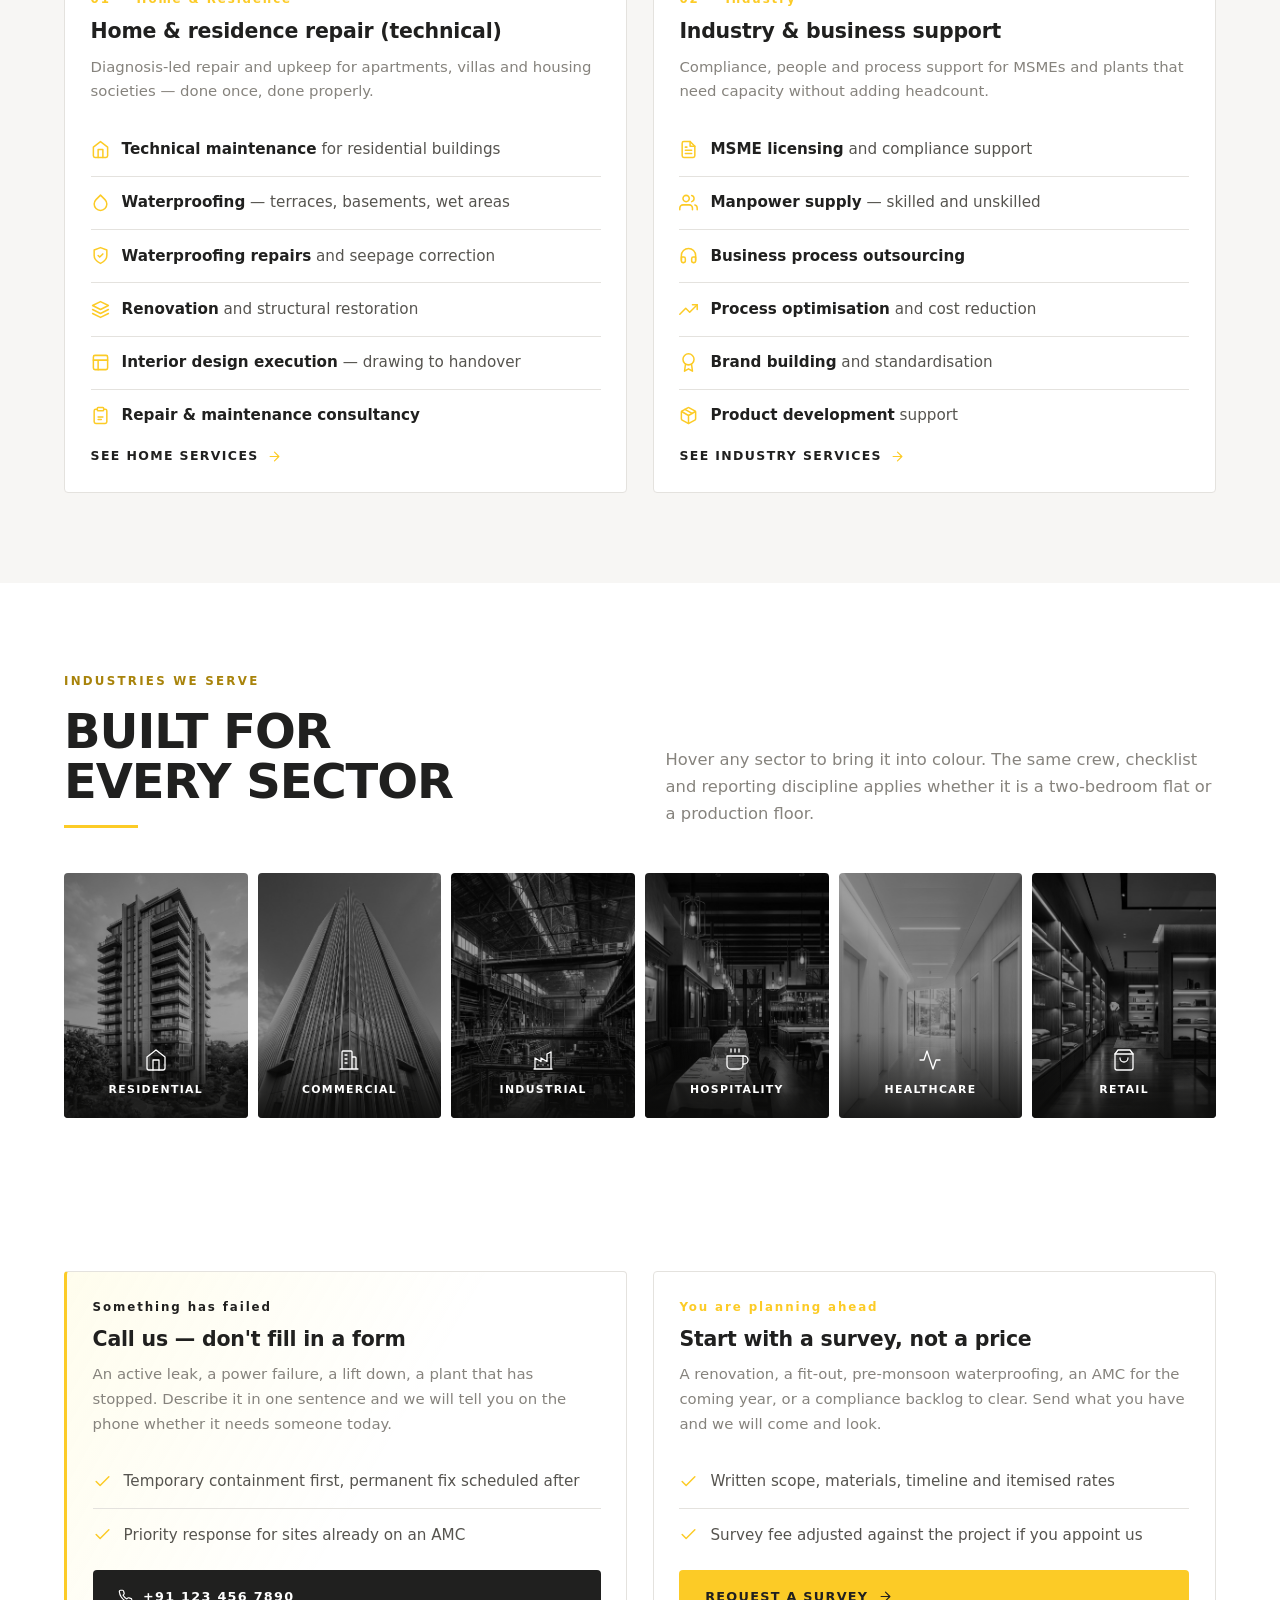
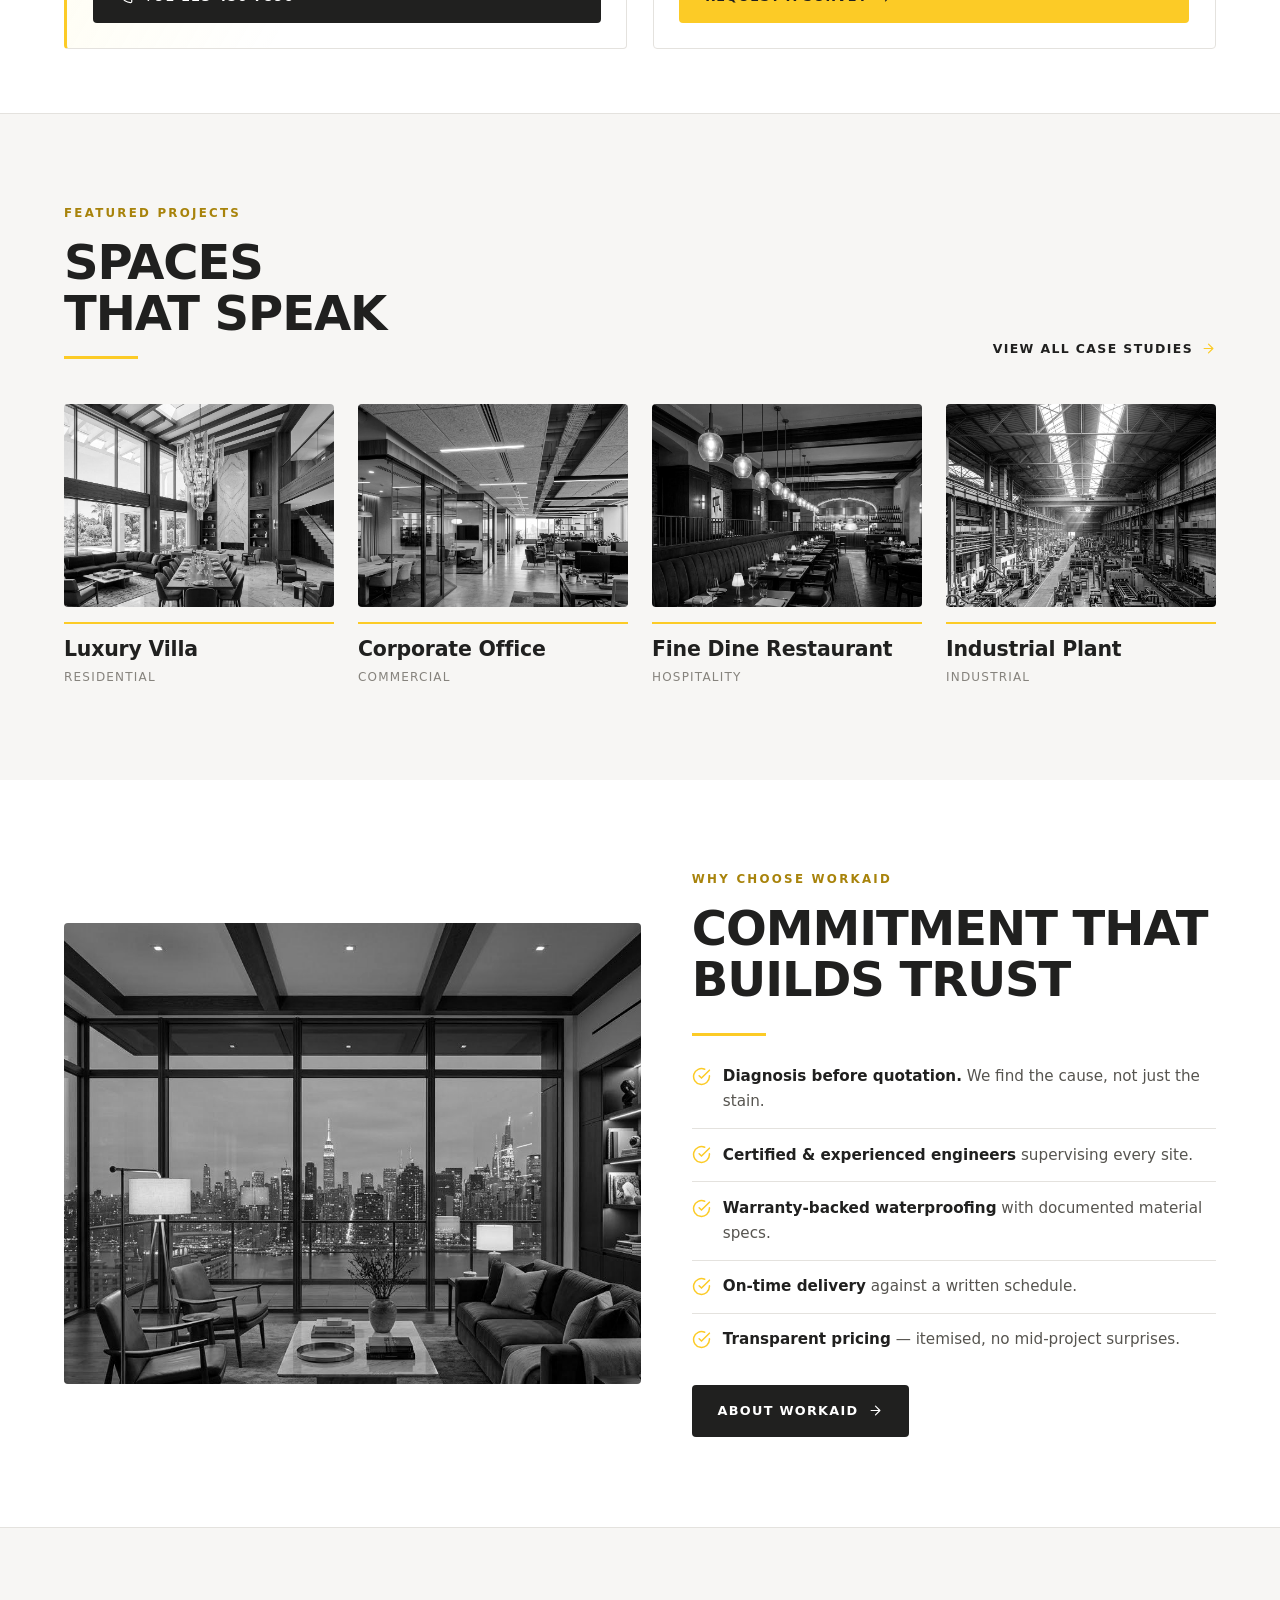
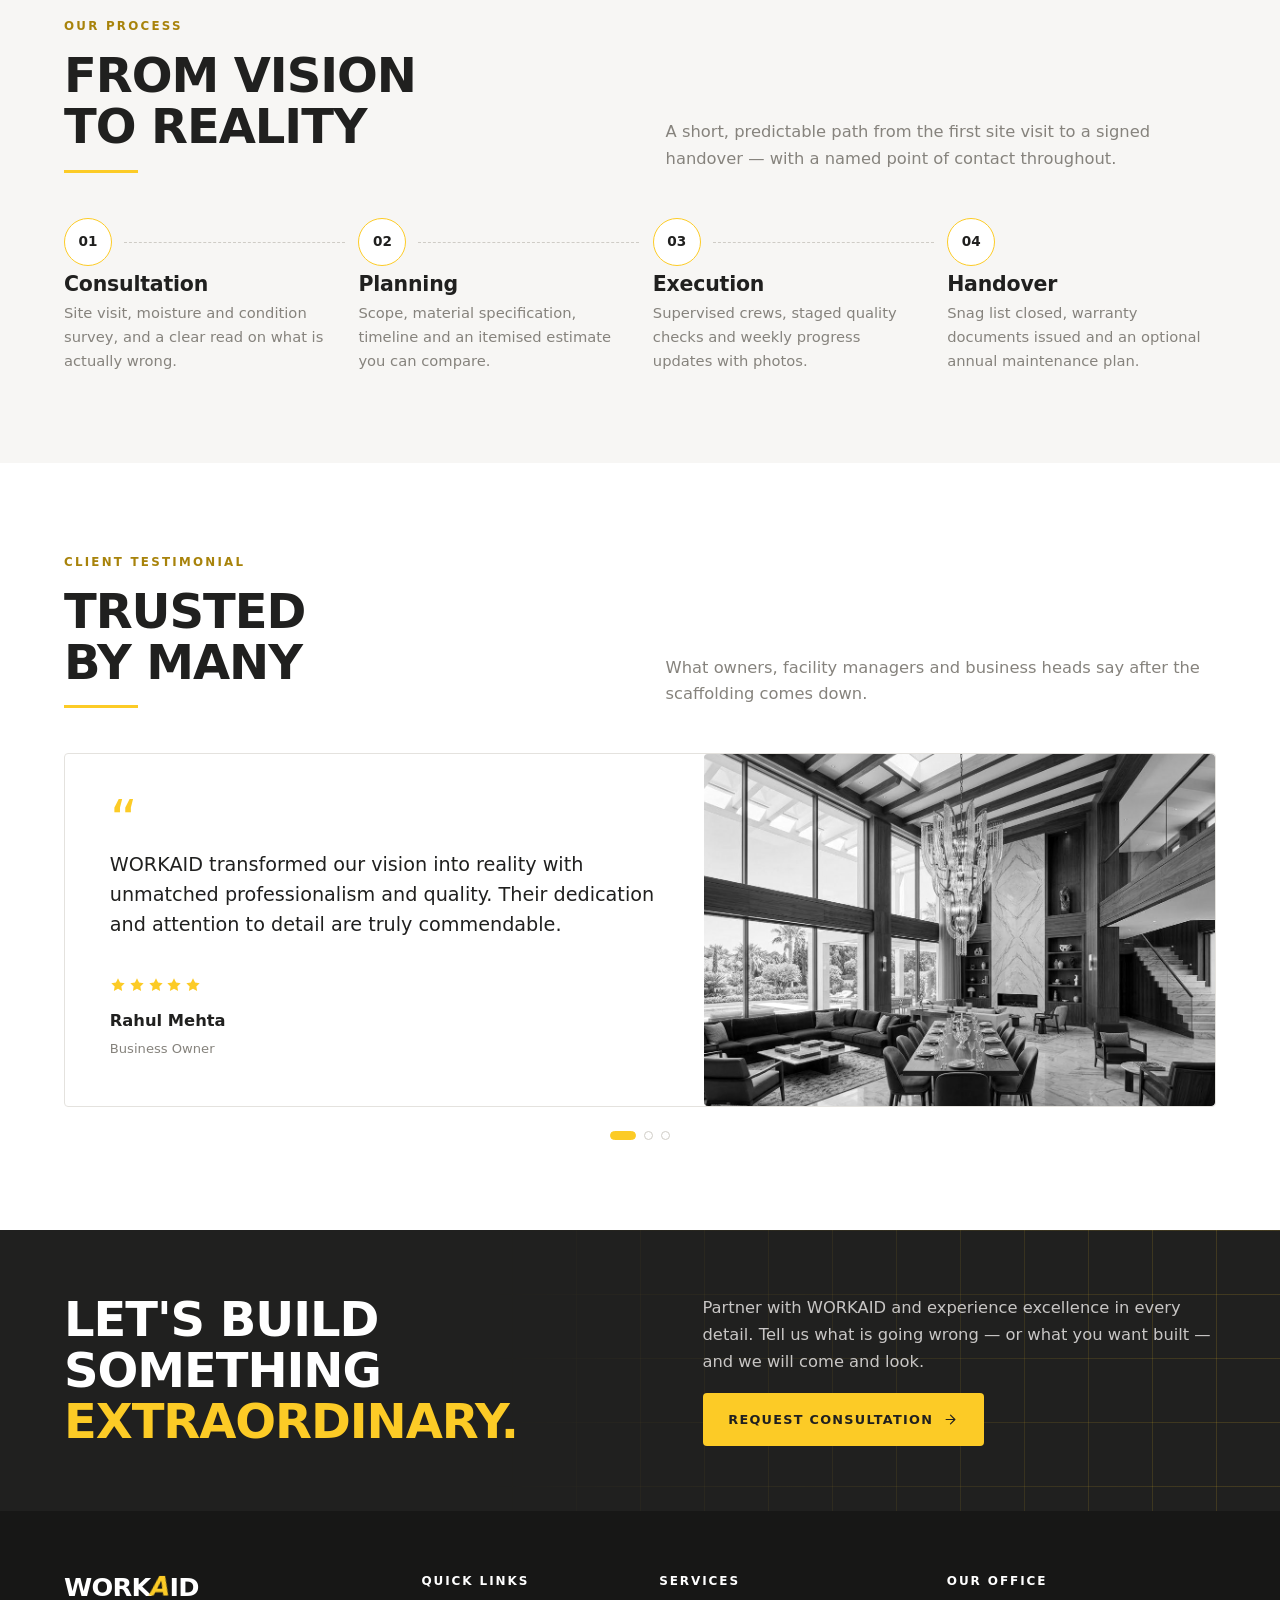
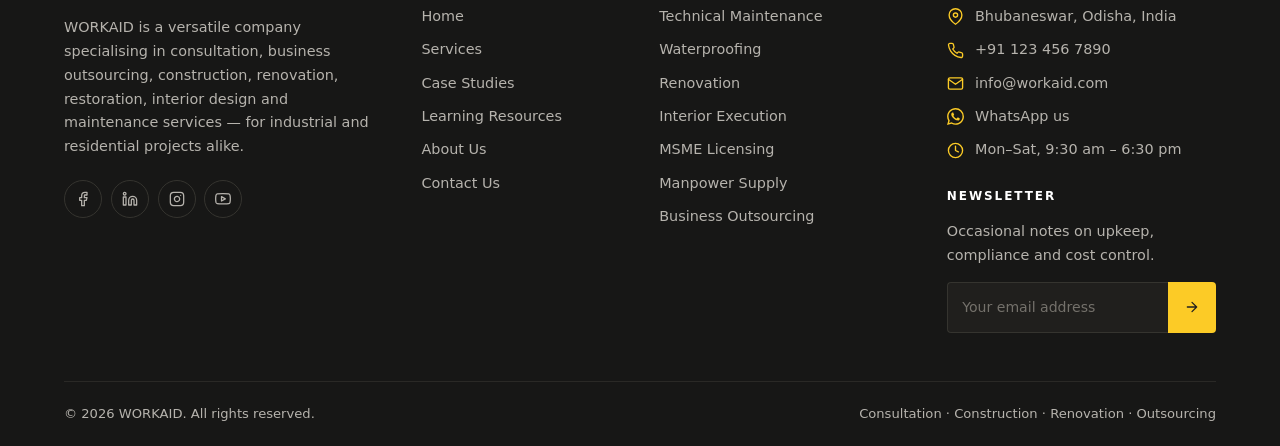
==== commit c77e165a: "Make the contact form actually deliver, and add WhatsApp GitHub Pages cannot receive a POST, so the " ====
--- a/index.html
+++ b/index.html
@@ -470,11 +470,16 @@
           <li><svg class="ico"><use href="#i-map-pin"></use></svg><span>Bhubaneswar, Odisha, India</span></li>
           <li><svg class="ico"><use href="#i-phone"></use></svg><a href="tel:+911234567890">+91 123 456 7890</a></li>
           <li><svg class="ico"><use href="#i-mail"></use></svg><a href="mailto:info@workaid.com">info@workaid.com</a></li>
+          <li><svg class="ico ico--fill"><use href="#i-whatsapp"></use></svg><a href="https://wa.me/911234567890" target="_blank" rel="noopener">WhatsApp us</a></li>
           <li><svg class="ico"><use href="#i-clock"></use></svg><span>Mon–Sat, 9:30 am – 6:30 pm</span></li>
         </ul>
         <h4 style="margin-top:1.75rem">Newsletter</h4>
         <p style="margin:0">Occasional notes on upkeep, compliance and cost control.</p>
-        <form class="newsletter" data-validate data-subject="Newsletter signup">
+        <form class="newsletter" action="https://formsubmit.co/info@workaid.com" method="POST" data-validate>
+          <input type="hidden" name="_subject" value="Newsletter signup — workaid.com">
+          <input type="hidden" name="_next" value="https://kosmosconnect.github.io/WorkAid/thank-you.html">
+          <input type="hidden" name="_captcha" value="false">
+          <input type="text" name="_honey" style="display:none" tabindex="-1" autocomplete="off" aria-hidden="true">
           <label class="field" style="flex:1;display:block">
             <span class="visually-hidden" style="position:absolute;width:1px;height:1px;overflow:hidden;clip:rect(0 0 0 0)">Your email address</span>
             <input type="email" name="Email" placeholder="Your email address" required>
@@ -491,6 +496,13 @@
   </div>
 </footer>
 
+<!-- WhatsApp. Replace the number in href on all pages (see README). -->
+<a class="wa-fab" href="https://wa.me/911234567890?text=Hi%20WORKAID%2C%20I%20have%20a%20question%20about%20"
+   target="_blank" rel="noopener" aria-label="Message WORKAID on WhatsApp">
+  <svg class="ico ico--fill"><use href="#i-whatsapp"></use></svg>
+  <span class="wa-label">WhatsApp</span>
+</a>
+
 <script src="assets/js/main.js" defer></script>
 </body>
 </html>
--- a/assets/css/style.css
+++ b/assets/css/style.css
@@ -987,6 +987,38 @@
 .page-head h1 { font-size: clamp(2.1rem, 5vw, 3.7rem); margin-bottom: .3em; }
 .crumbs { display: flex; gap: .5rem; font-size: .74rem; letter-spacing: .12em; text-transform: uppercase; color: var(--muted); margin-bottom: 1.1rem; }
 .crumbs a:hover { color: var(--accent); }
+
+/* ---------- 18b. WhatsApp button ------------------------------------- */
+/* Fixed on every page. Someone photographing a damp ceiling wants to send that
+   photo, not fill in six fields — so this is the shortest path to a lead. */
+.wa-fab {
+  position: fixed;
+  right: clamp(1rem, 3vw, 1.75rem);
+  bottom: clamp(1rem, 3vw, 1.75rem);
+  z-index: 90;
+  display: inline-flex;
+  align-items: center;
+  gap: .6rem;
+  padding: .85rem 1.15rem;
+  background: #25d366;
+  color: #fff;
+  border-radius: 100px;
+  box-shadow: 0 6px 24px -6px rgba(37, 211, 102, .7), 0 2px 6px rgba(0, 0, 0, .18);
+  font-size: .78rem;
+  font-weight: 700;
+  letter-spacing: .08em;
+  text-transform: uppercase;
+  transition: transform .25s var(--ease), box-shadow .25s var(--ease);
+}
+.wa-fab:hover { transform: translateY(-2px); box-shadow: 0 10px 30px -8px rgba(37, 211, 102, .85); }
+.wa-fab svg { width: 21px; height: 21px; }
+
+/* Below the wide breakpoint it collapses to a circle so it never covers copy. */
+@media (max-width: 780px) {
+  .wa-fab { padding: 0; width: 54px; height: 54px; justify-content: center; }
+  .wa-fab .wa-label { display: none; }
+  .wa-fab svg { width: 26px; height: 26px; }
+}
 
 /* ---------- 19. Reveal animation ------------------------------------- */
 .reveal { opacity: 0; transform: translateY(22px); transition: opacity .65s var(--ease), transform .65s var(--ease); }
